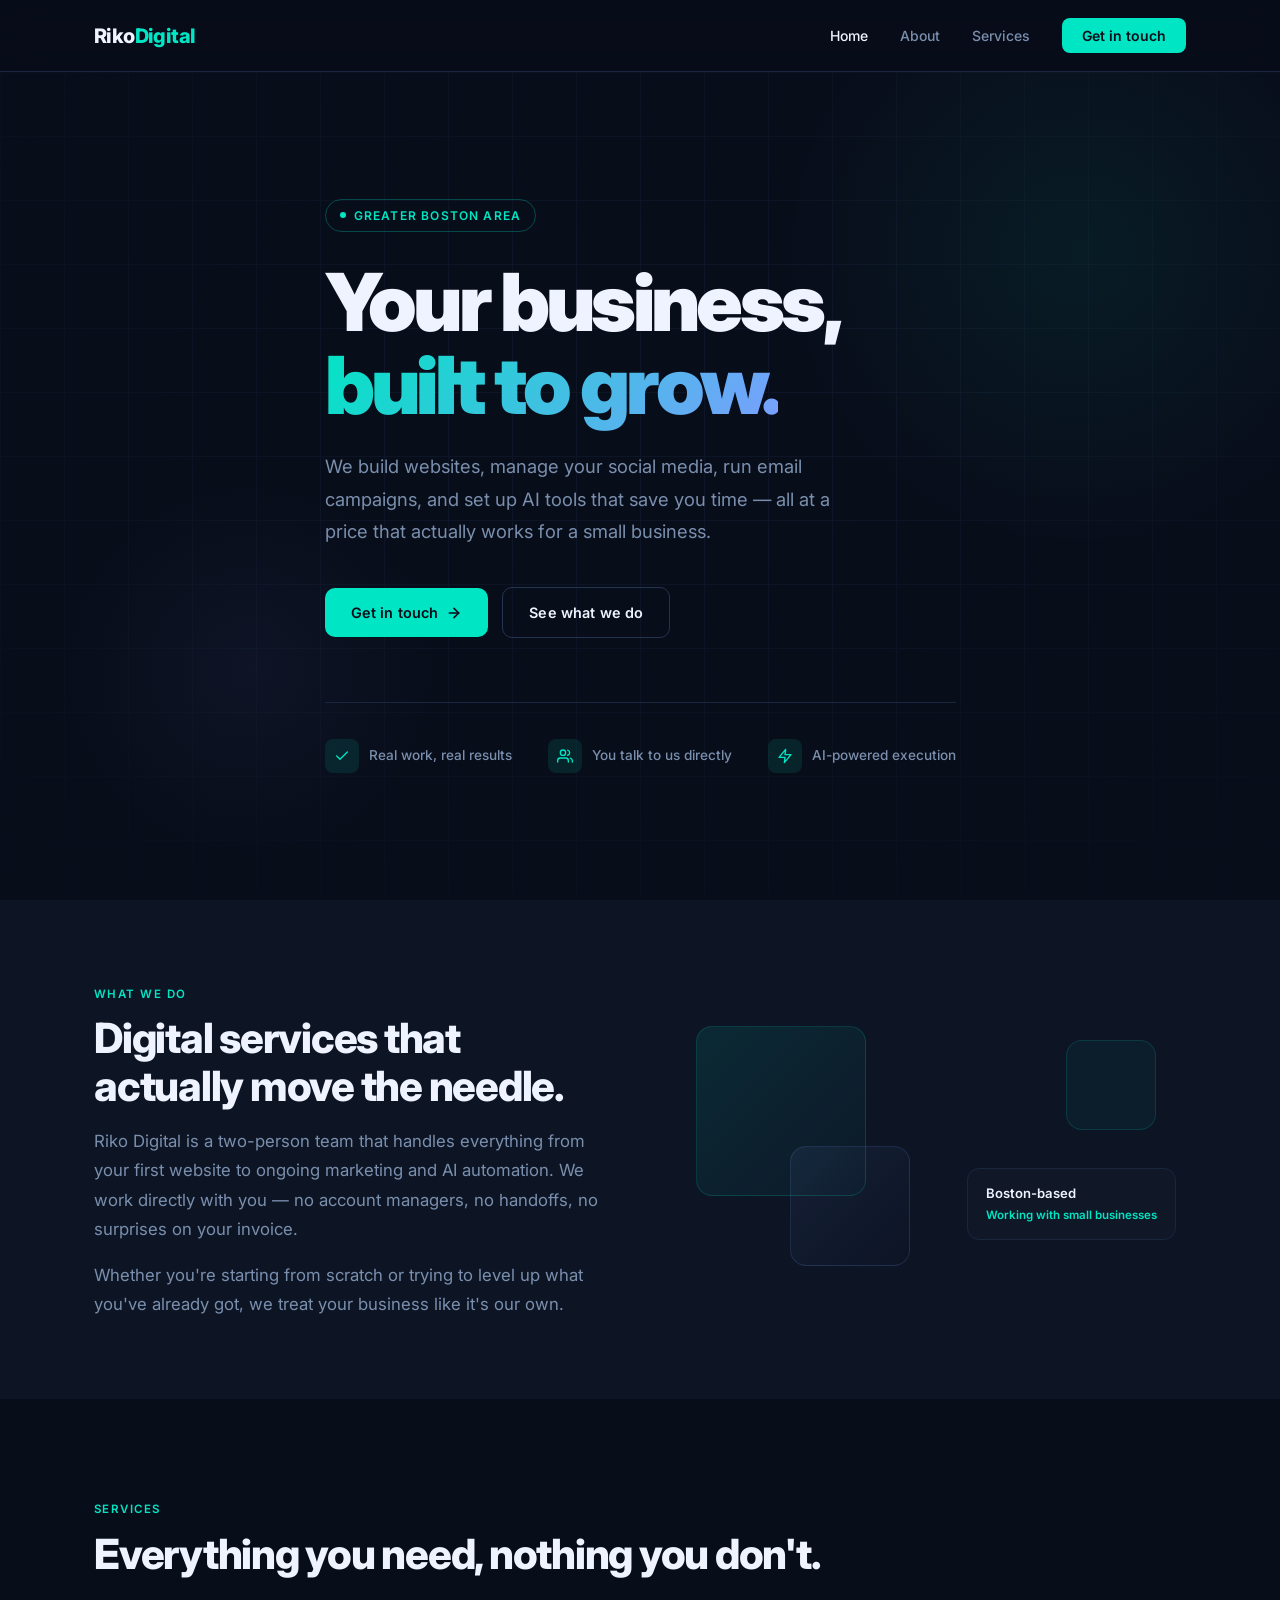
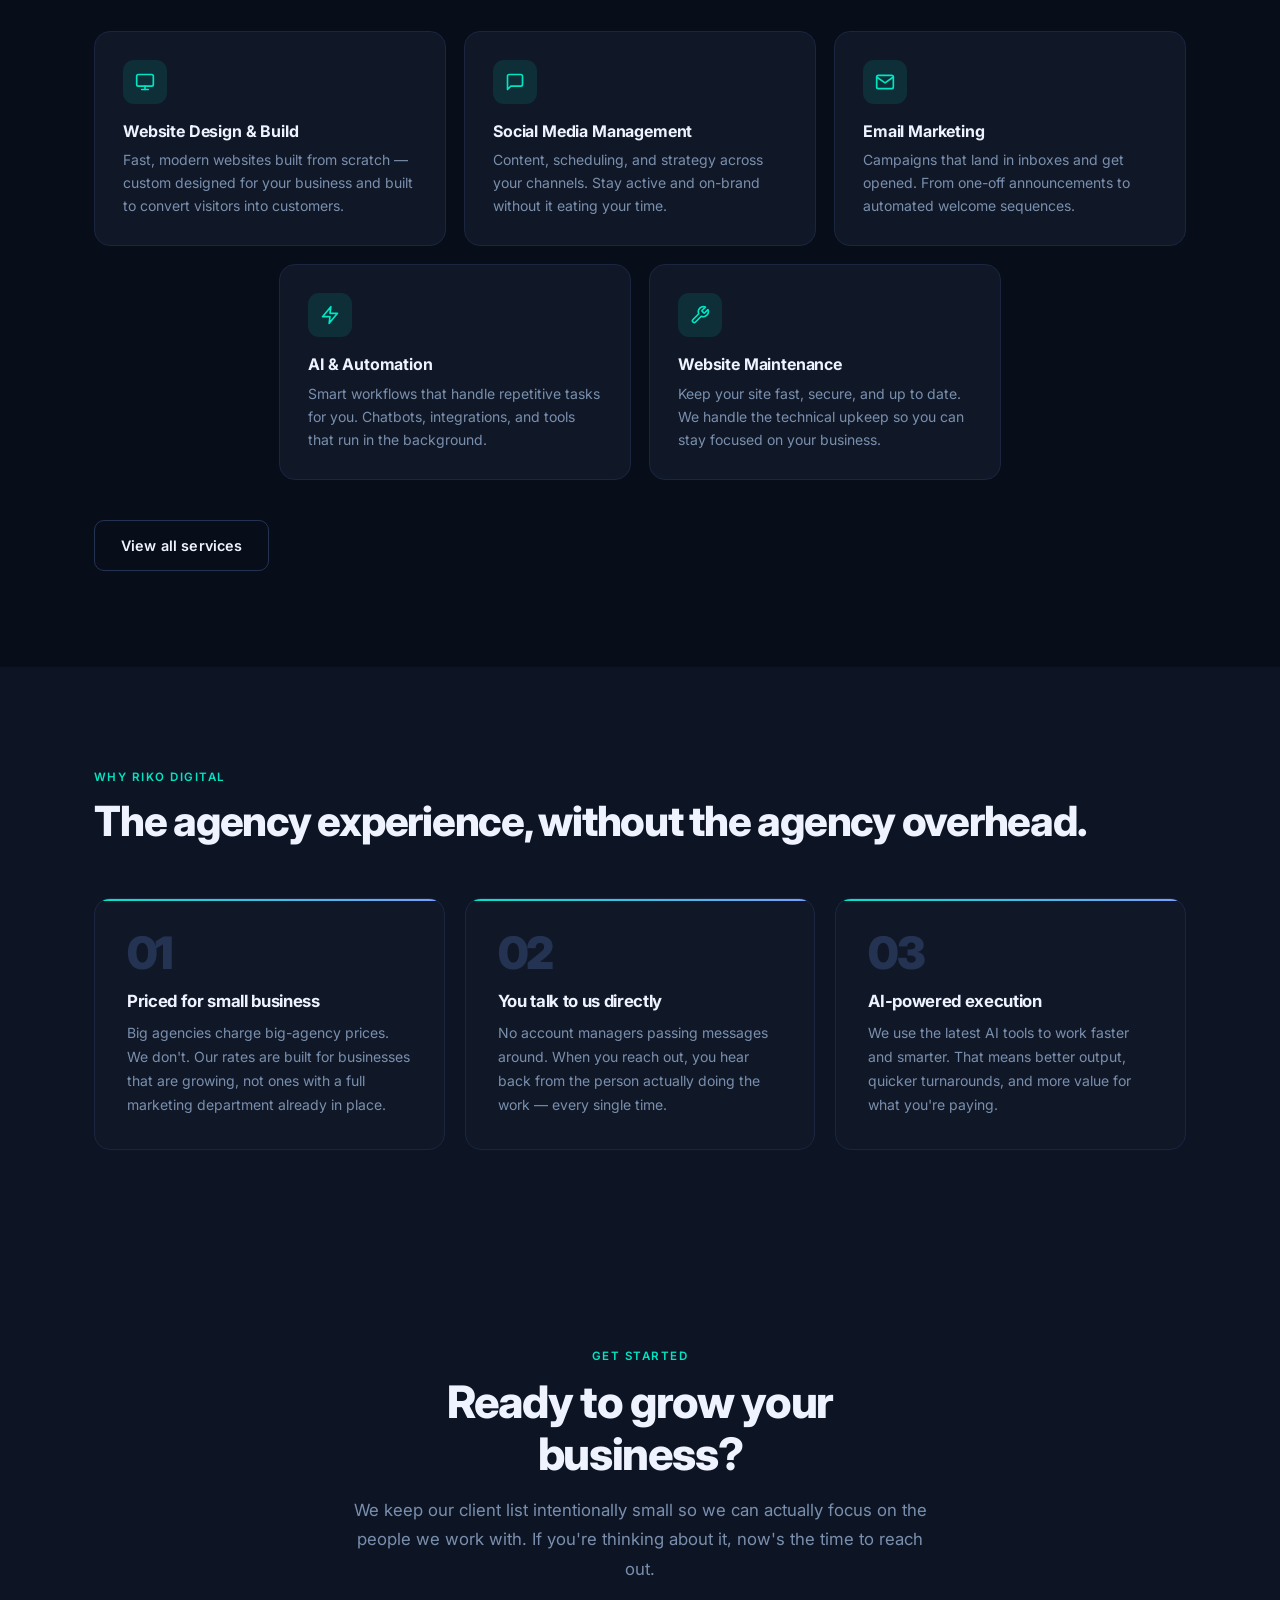
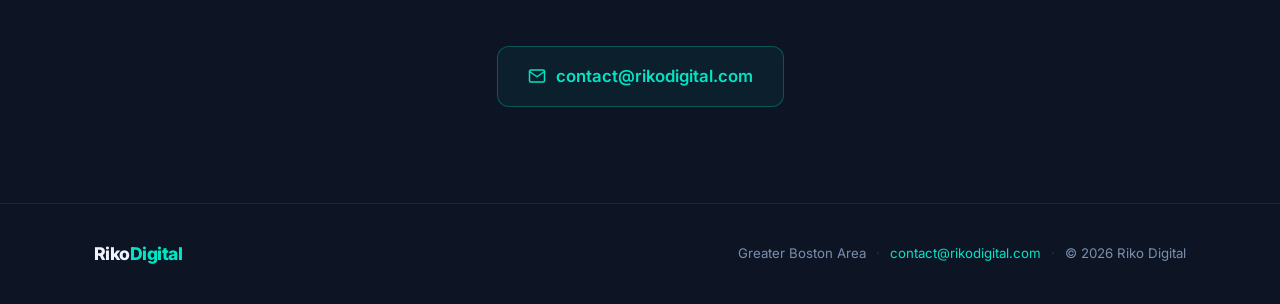
==== index.html @ 1a0d4874 "Build complete Riko Digital website Four-page site (home, about, services, contact) with shared CSS " ====
<!DOCTYPE html>
<html lang="en">
<head>
  <meta charset="UTF-8" />
  <meta name="viewport" content="width=device-width, initial-scale=1.0" />
  <title>Riko Digital — Websites, Social Media & AI for Small Business</title>
  <meta name="description" content="Riko Digital builds websites, manages social media, runs email marketing, and deploys AI automation for small businesses in the Greater Boston area." />
  <link rel="preconnect" href="https://fonts.googleapis.com" />
  <link rel="preconnect" href="https://fonts.gstatic.com" crossorigin />
  <link href="https://fonts.googleapis.com/css2?family=Inter:wght@300;400;500;600;700;800;900&display=swap" rel="stylesheet" />
  <link rel="stylesheet" href="styles.css" />
</head>
<body>

  <nav>
    <div class="nav-inner">
      <a href="index.html" class="nav-logo">Riko<span>Digital</span></a>
      <ul class="nav-links">
        <li><a href="index.html" class="active">Home</a></li>
        <li><a href="about.html">About</a></li>
        <li><a href="services.html">Services</a></li>
        <li><a href="contact.html" class="nav-cta">Get in touch</a></li>
      </ul>
      <button class="hamburger" id="hamburger" aria-label="Open menu">
        <span></span><span></span><span></span>
      </button>
    </div>
  </nav>

  <div class="mobile-nav" id="mobile-nav">
    <a href="index.html" class="active">Home</a>
    <a href="about.html">About</a>
    <a href="services.html">Services</a>
    <a href="contact.html">Get in touch</a>
  </div>

  <div class="page-wrapper">

    <!-- Hero -->
    <section class="hero">
      <div class="hero-bg">
        <div class="hero-grid"></div>
        <div class="hero-glow-1"></div>
        <div class="hero-glow-2"></div>
      </div>
      <div class="container">
        <div class="hero-content">
          <div class="hero-badge">
            <span class="hero-dot"></span>
            Greater Boston Area
          </div>
          <h1 class="hero-heading">
            Your business,<br>
            <span class="gradient-text">built to grow.</span>
          </h1>
          <p class="hero-sub">
            We build websites, manage your social media, run email campaigns, and set up AI tools that save you time — all at a price that actually works for a small business.
          </p>
          <div class="hero-actions">
            <a href="contact.html" class="btn btn-primary">
              Get in touch
              <svg width="16" height="16" viewBox="0 0 24 24" fill="none" stroke="currentColor" stroke-width="2.5" stroke-linecap="round" stroke-linejoin="round"><line x1="5" y1="12" x2="19" y2="12"/><polyline points="12 5 19 12 12 19"/></svg>
            </a>
            <a href="services.html" class="btn btn-outline">See what we do</a>
          </div>
          <div class="hero-meta">
            <div class="meta-item">
              <div class="meta-icon">
                <svg width="16" height="16" viewBox="0 0 24 24" fill="none" stroke="currentColor" stroke-width="2" stroke-linecap="round" stroke-linejoin="round"><polyline points="20 6 9 17 4 12"/></svg>
              </div>
              <span class="meta-text">Real work, real results</span>
            </div>
            <div class="meta-item">
              <div class="meta-icon">
                <svg width="16" height="16" viewBox="0 0 24 24" fill="none" stroke="currentColor" stroke-width="2" stroke-linecap="round" stroke-linejoin="round"><path d="M17 21v-2a4 4 0 0 0-4-4H5a4 4 0 0 0-4 4v2"/><circle cx="9" cy="7" r="4"/><path d="M23 21v-2a4 4 0 0 0-3-3.87"/><path d="M16 3.13a4 4 0 0 1 0 7.75"/></svg>
              </div>
              <span class="meta-text">You talk to us directly</span>
            </div>
            <div class="meta-item">
              <div class="meta-icon">
                <svg width="16" height="16" viewBox="0 0 24 24" fill="none" stroke="currentColor" stroke-width="2" stroke-linecap="round" stroke-linejoin="round"><polygon points="13 2 3 14 12 14 11 22 21 10 12 10 13 2"/></svg>
              </div>
              <span class="meta-text">AI-powered execution</span>
            </div>
          </div>
        </div>
      </div>
    </section>

    <!-- What We Do -->
    <section class="what-section">
      <div class="container">
        <div class="what-inner">
          <div>
            <span class="section-label">What we do</span>
            <h2 class="section-title">Digital services that actually move the needle.</h2>
            <p class="section-subtitle">
              Riko Digital is a two-person team that handles everything from your first website to ongoing marketing and AI automation. We work directly with you — no account managers, no handoffs, no surprises on your invoice.
            </p>
            <p class="section-subtitle" style="margin-top:16px;">
              Whether you're starting from scratch or trying to level up what you've already got, we treat your business like it's our own.
            </p>
          </div>
          <div class="what-visual">
            <div class="vb vb-1"></div>
            <div class="vb vb-2"></div>
            <div class="vb vb-3"></div>
            <div class="vb-card">
              Boston-based
              <div class="vb-card-sub">Working with small businesses</div>
            </div>
          </div>
        </div>
      </div>
    </section>

    <!-- Services Overview -->
    <section>
      <div class="container">
        <span class="section-label">Services</span>
        <h2 class="section-title">Everything you need, nothing you don't.</h2>
        <div class="services-grid">

          <div class="service-card">
            <div class="service-icon">
              <svg width="20" height="20" viewBox="0 0 24 24" fill="none" stroke="currentColor" stroke-width="2" stroke-linecap="round" stroke-linejoin="round"><rect x="2" y="3" width="20" height="14" rx="2"/><line x1="8" y1="21" x2="16" y2="21"/><line x1="12" y1="17" x2="12" y2="21"/></svg>
            </div>
            <h3>Website Design & Build</h3>
            <p>Fast, modern websites built from scratch — custom designed for your business and built to convert visitors into customers.</p>
          </div>

          <div class="service-card">
            <div class="service-icon">
              <svg width="20" height="20" viewBox="0 0 24 24" fill="none" stroke="currentColor" stroke-width="2" stroke-linecap="round" stroke-linejoin="round"><path d="M21 15a2 2 0 0 1-2 2H7l-4 4V5a2 2 0 0 1 2-2h14a2 2 0 0 1 2 2z"/></svg>
            </div>
            <h3>Social Media Management</h3>
            <p>Content, scheduling, and strategy across your channels. Stay active and on-brand without it eating your time.</p>
          </div>

          <div class="service-card">
            <div class="service-icon">
              <svg width="20" height="20" viewBox="0 0 24 24" fill="none" stroke="currentColor" stroke-width="2" stroke-linecap="round" stroke-linejoin="round"><path d="M4 4h16c1.1 0 2 .9 2 2v12c0 1.1-.9 2-2 2H4c-1.1 0-2-.9-2-2V6c0-1.1.9-2 2-2z"/><polyline points="22,6 12,13 2,6"/></svg>
            </div>
            <h3>Email Marketing</h3>
            <p>Campaigns that land in inboxes and get opened. From one-off announcements to automated welcome sequences.</p>
          </div>

          <div class="service-card">
            <div class="service-icon">
              <svg width="20" height="20" viewBox="0 0 24 24" fill="none" stroke="currentColor" stroke-width="2" stroke-linecap="round" stroke-linejoin="round"><polygon points="13 2 3 14 12 14 11 22 21 10 12 10 13 2"/></svg>
            </div>
            <h3>AI & Automation</h3>
            <p>Smart workflows that handle repetitive tasks for you. Chatbots, integrations, and tools that run in the background.</p>
          </div>

          <div class="service-card">
            <div class="service-icon">
              <svg width="20" height="20" viewBox="0 0 24 24" fill="none" stroke="currentColor" stroke-width="2" stroke-linecap="round" stroke-linejoin="round"><path d="M14.7 6.3a1 1 0 0 0 0 1.4l1.6 1.6a1 1 0 0 0 1.4 0l3.77-3.77a6 6 0 0 1-7.94 7.94l-6.91 6.91a2.12 2.12 0 0 1-3-3l6.91-6.91a6 6 0 0 1 7.94-7.94l-3.76 3.76z"/></svg>
            </div>
            <h3>Website Maintenance</h3>
            <p>Keep your site fast, secure, and up to date. We handle the technical upkeep so you can stay focused on your business.</p>
          </div>

        </div>
        <div style="margin-top:40px;">
          <a href="services.html" class="btn btn-outline">View all services</a>
        </div>
      </div>
    </section>

    <!-- Why Us -->
    <section style="background: var(--bg-secondary);">
      <div class="container">
        <span class="section-label">Why Riko Digital</span>
        <h2 class="section-title">The agency experience, without the agency overhead.</h2>
        <div class="why-grid">
          <div class="why-card">
            <div class="why-number">01</div>
            <h3>Priced for small business</h3>
            <p>Big agencies charge big-agency prices. We don't. Our rates are built for businesses that are growing, not ones with a full marketing department already in place.</p>
          </div>
          <div class="why-card">
            <div class="why-number">02</div>
            <h3>You talk to us directly</h3>
            <p>No account managers passing messages around. When you reach out, you hear back from the person actually doing the work — every single time.</p>
          </div>
          <div class="why-card">
            <div class="why-number">03</div>
            <h3>AI-powered execution</h3>
            <p>We use the latest AI tools to work faster and smarter. That means better output, quicker turnarounds, and more value for what you're paying.</p>
          </div>
        </div>
      </div>
    </section>

    <!-- CTA -->
    <section class="cta-section">
      <div class="container">
        <div class="cta-inner">
          <span class="section-label">Get started</span>
          <h2 class="section-title">Ready to grow your business?</h2>
          <p class="section-subtitle">
            We keep our client list intentionally small so we can actually focus on the people we work with. If you're thinking about it, now's the time to reach out.
          </p>
          <br>
          <a href="mailto:contact@rikodigital.com" class="cta-email">
            <svg width="18" height="18" viewBox="0 0 24 24" fill="none" stroke="currentColor" stroke-width="2" stroke-linecap="round" stroke-linejoin="round"><path d="M4 4h16c1.1 0 2 .9 2 2v12c0 1.1-.9 2-2 2H4c-1.1 0-2-.9-2-2V6c0-1.1.9-2 2-2z"/><polyline points="22,6 12,13 2,6"/></svg>
            contact@rikodigital.com
          </a>
        </div>
      </div>
    </section>

  </div>

  <footer>
    <div class="container">
      <div class="footer-inner">
        <div class="footer-logo">Riko<span>Digital</span></div>
        <div class="footer-info">
          <span>Greater Boston Area</span>
          <span class="footer-sep">·</span>
          <a href="mailto:contact@rikodigital.com">contact@rikodigital.com</a>
          <span class="footer-sep">·</span>
          <span>© 2026 Riko Digital</span>
        </div>
      </div>
    </div>
  </footer>

  <script src="main.js"></script>
</body>
</html>
---- styles.css ----
@import url('https://fonts.googleapis.com/css2?family=Inter:wght@300;400;500;600;700;800;900&display=swap');

*, *::before, *::after { box-sizing: border-box; margin: 0; padding: 0; }

:root {
  --bg-primary: #080D1A;
  --bg-secondary: #0D1525;
  --bg-card: #101828;
  --accent: #00E5C3;
  --accent-hover: #00C4A7;
  --accent-dim: rgba(0, 229, 195, 0.1);
  --text-primary: #EFF3FF;
  --text-secondary: #7A8FAD;
  --border: #1A2640;
  --border-light: #243352;
  --nav-height: 72px;
}

html { scroll-behavior: smooth; }

body {
  font-family: 'Inter', sans-serif;
  background: var(--bg-primary);
  color: var(--text-primary);
  line-height: 1.6;
  -webkit-font-smoothing: antialiased;
}

h1, h2, h3, h4 { font-weight: 700; line-height: 1.15; letter-spacing: -0.02em; }
a { text-decoration: none; color: inherit; }

.container { max-width: 1140px; margin: 0 auto; padding: 0 24px; }

/* ── NAV ── */
nav {
  position: fixed; top: 0; left: 0; right: 0; z-index: 100;
  height: var(--nav-height);
  display: flex; align-items: center;
  background: rgba(8, 13, 26, 0.88);
  backdrop-filter: blur(14px);
  border-bottom: 1px solid var(--border);
  transition: background 0.3s;
}

.nav-inner {
  display: flex; align-items: center; justify-content: space-between;
  width: 100%; max-width: 1140px; margin: 0 auto; padding: 0 24px;
}

.nav-logo { font-size: 1.25rem; font-weight: 800; letter-spacing: -0.03em; }
.nav-logo span { color: var(--accent); }

.nav-links { display: flex; align-items: center; gap: 32px; list-style: none; }
.nav-links a { font-size: 0.875rem; font-weight: 500; color: var(--text-secondary); transition: color 0.2s; }
.nav-links a:hover, .nav-links a.active { color: var(--text-primary); }

.nav-cta {
  background: var(--accent) !important;
  color: var(--bg-primary) !important;
  padding: 9px 20px; border-radius: 8px;
  font-weight: 600 !important;
  transition: background 0.2s, transform 0.15s !important;
}
.nav-cta:hover { background: var(--accent-hover) !important; transform: translateY(-1px); }

.hamburger {
  display: none; flex-direction: column; gap: 5px;
  cursor: pointer; background: none; border: none; padding: 4px;
}
.hamburger span {
  display: block; width: 24px; height: 2px;
  background: var(--text-primary); border-radius: 2px;
  transition: transform 0.3s, opacity 0.3s;
}
.hamburger.open span:nth-child(1) { transform: translateY(7px) rotate(45deg); }
.hamburger.open span:nth-child(2) { opacity: 0; }
.hamburger.open span:nth-child(3) { transform: translateY(-7px) rotate(-45deg); }

.mobile-nav {
  display: none; position: fixed;
  top: var(--nav-height); left: 0; right: 0; z-index: 99;
  background: var(--bg-secondary);
  border-bottom: 1px solid var(--border);
  padding: 16px 24px; flex-direction: column; gap: 4px;
}
.mobile-nav.open { display: flex; }
.mobile-nav a {
  font-size: 0.95rem; font-weight: 500; color: var(--text-secondary);
  padding: 12px 0; border-bottom: 1px solid var(--border);
  transition: color 0.2s;
}
.mobile-nav a:last-child { border-bottom: none; }
.mobile-nav a:hover, .mobile-nav a.active { color: var(--text-primary); }

/* ── BUTTONS ── */
.btn {
  display: inline-flex; align-items: center; gap: 8px;
  padding: 13px 26px; border-radius: 10px;
  font-size: 0.9rem; font-weight: 600;
  cursor: pointer; border: none; transition: all 0.2s;
  letter-spacing: 0.01em;
}
.btn-primary { background: var(--accent); color: var(--bg-primary); }
.btn-primary:hover { background: var(--accent-hover); transform: translateY(-2px); box-shadow: 0 8px 24px rgba(0,229,195,0.22); }
.btn-outline { background: transparent; color: var(--text-primary); border: 1px solid var(--border-light); }
.btn-outline:hover { border-color: var(--accent); color: var(--accent); transform: translateY(-2px); }

/* ── TYPOGRAPHY HELPERS ── */
.section-label {
  display: inline-block; font-size: 0.72rem; font-weight: 600;
  letter-spacing: 0.13em; text-transform: uppercase;
  color: var(--accent); margin-bottom: 12px;
}
.section-title {
  font-size: clamp(1.75rem, 4vw, 2.6rem);
  font-weight: 800; letter-spacing: -0.03em;
  color: var(--text-primary); margin-bottom: 16px;
}
.section-subtitle {
  font-size: 1.05rem; color: var(--text-secondary);
  max-width: 560px; line-height: 1.75;
}
.gradient-text {
  background: linear-gradient(130deg, var(--accent) 0%, #7B9EFF 100%);
  -webkit-background-clip: text; -webkit-text-fill-color: transparent;
  background-clip: text;
}
.text-accent { color: var(--accent); }
.text-muted { color: var(--text-secondary); }

/* ── LAYOUT ── */
.page-wrapper { padding-top: var(--nav-height); }
section { padding: 96px 0; }

/* ── FOOTER ── */
footer {
  background: var(--bg-secondary);
  border-top: 1px solid var(--border);
  padding: 36px 0;
}
.footer-inner {
  display: flex; align-items: center; justify-content: space-between;
  flex-wrap: wrap; gap: 16px;
}
.footer-logo { font-size: 1.1rem; font-weight: 800; letter-spacing: -0.03em; }
.footer-logo span { color: var(--accent); }
.footer-info {
  font-size: 0.83rem; color: var(--text-secondary);
  display: flex; align-items: center; gap: 10px; flex-wrap: wrap;
}
.footer-info a { color: var(--accent); transition: color 0.2s; }
.footer-info a:hover { color: var(--accent-hover); }
.footer-sep { color: var(--border-light); }

/* ═══════════════════════════
   HOME PAGE
═══════════════════════════ */

/* Hero */
.hero {
  min-height: calc(100vh - var(--nav-height));
  display: flex; align-items: center;
  position: relative; overflow: hidden; padding: 80px 0;
}
.hero-bg { position: absolute; inset: 0; z-index: 0; pointer-events: none; }
.hero-grid {
  position: absolute; inset: 0;
  background-image: linear-gradient(var(--border) 1px, transparent 1px),
                    linear-gradient(90deg, var(--border) 1px, transparent 1px);
  background-size: 64px 64px; opacity: 0.35;
  mask-image: radial-gradient(ellipse 80% 80% at 50% 40%, black 20%, transparent 100%);
}
.hero-glow-1 {
  position: absolute; width: 600px; height: 600px; border-radius: 50%;
  background: radial-gradient(circle, rgba(0,229,195,0.07) 0%, transparent 70%);
  top: -120px; right: -100px;
}
.hero-glow-2 {
  position: absolute; width: 380px; height: 380px; border-radius: 50%;
  background: radial-gradient(circle, rgba(123,158,255,0.05) 0%, transparent 70%);
  bottom: 40px; left: 60px;
}
.hero-content { position: relative; z-index: 1; max-width: 760px; }
.hero-badge {
  display: inline-flex; align-items: center; gap: 8px;
  font-size: 0.75rem; font-weight: 600; letter-spacing: 0.1em;
  text-transform: uppercase; color: var(--accent);
  padding: 6px 14px; border: 1px solid rgba(0,229,195,0.28);
  border-radius: 100px; margin-bottom: 28px;
}
.hero-dot {
  width: 6px; height: 6px; border-radius: 50%;
  background: var(--accent);
  animation: blink 2s ease-in-out infinite;
}
@keyframes blink {
  0%,100% { opacity: 1; transform: scale(1); }
  50% { opacity: 0.4; transform: scale(0.7); }
}
.hero-heading {
  font-size: clamp(2.8rem, 7vw, 5rem);
  font-weight: 900; letter-spacing: -0.045em;
  line-height: 1.04; margin-bottom: 24px;
}
.hero-sub {
  font-size: clamp(1rem, 2vw, 1.15rem);
  color: var(--text-secondary); max-width: 520px;
  line-height: 1.75; margin-bottom: 40px;
}
.hero-actions { display: flex; align-items: center; gap: 14px; flex-wrap: wrap; }
.hero-meta {
  margin-top: 64px; padding-top: 36px;
  border-top: 1px solid var(--border);
  display: flex; align-items: center; gap: 36px; flex-wrap: wrap;
}
.meta-item { display: flex; align-items: center; gap: 10px; }
.meta-icon {
  width: 34px; height: 34px; border-radius: 8px;
  background: var(--accent-dim); display: flex;
  align-items: center; justify-content: center;
  color: var(--accent);
}
.meta-text { font-size: 0.85rem; color: var(--text-secondary); font-weight: 500; }

/* What We Do */
.what-section { background: var(--bg-secondary); padding: 80px 0; }
.what-inner {
  display: grid; grid-template-columns: 1fr 1fr;
  gap: 80px; align-items: center;
}
.what-visual { position: relative; height: 280px; }
.vb {
  position: absolute; border-radius: 16px;
  border: 1px solid rgba(0,229,195,0.15);
}
.vb-1 {
  width: 170px; height: 170px;
  background: linear-gradient(135deg, rgba(0,229,195,0.1), rgba(0,229,195,0.02));
  top: 16px; left: 16px;
}
.vb-2 {
  width: 120px; height: 120px;
  background: linear-gradient(135deg, rgba(123,158,255,0.08), transparent);
  border-color: rgba(123,158,255,0.15);
  bottom: 24px; left: 110px;
}
.vb-3 {
  width: 90px; height: 90px;
  background: rgba(0,229,195,0.04);
  top: 30px; right: 30px;
}
.vb-card {
  position: absolute; bottom: 50px; right: 10px;
  background: var(--bg-card); border: 1px solid var(--border);
  border-radius: 12px; padding: 14px 18px;
  font-size: 0.82rem; font-weight: 600;
}
.vb-card-sub { font-size: 0.72rem; color: var(--accent); margin-top: 2px; }

/* Services Grid (home) */
.services-grid {
  display: grid; grid-template-columns: repeat(6, 1fr); gap: 18px;
  margin-top: 52px;
}
.service-card { grid-column: span 2; }
.service-card:nth-child(4) { grid-column: 2 / span 2; }
.service-card:nth-child(5) { grid-column: 4 / span 2; }

.service-card {
  background: var(--bg-card); border: 1px solid var(--border);
  border-radius: 16px; padding: 28px;
  transition: border-color 0.25s, transform 0.25s, box-shadow 0.25s;
}
.service-card:hover {
  border-color: var(--accent); transform: translateY(-4px);
  box-shadow: 0 16px 40px rgba(0,229,195,0.07);
}
.service-icon {
  width: 44px; height: 44px; border-radius: 11px;
  background: var(--accent-dim); display: flex; align-items: center;
  justify-content: center; color: var(--accent); margin-bottom: 18px;
}
.service-card h3 { font-size: 1rem; font-weight: 700; margin-bottom: 8px; letter-spacing: -0.01em; }
.service-card p { font-size: 0.875rem; color: var(--text-secondary); line-height: 1.65; }

/* Why Us */
.why-grid { display: grid; grid-template-columns: repeat(3,1fr); gap: 20px; margin-top: 52px; }
.why-card {
  background: var(--bg-card); border: 1px solid var(--border);
  border-radius: 16px; padding: 32px; position: relative; overflow: hidden;
}
.why-card::before {
  content: ''; position: absolute; top: 0; left: 0; right: 0; height: 2px;
  background: linear-gradient(90deg, var(--accent), #7B9EFF);
}
.why-number {
  font-size: 2.8rem; font-weight: 900; color: var(--border-light);
  letter-spacing: -0.06em; line-height: 1; margin-bottom: 16px;
}
.why-card h3 { font-size: 1.05rem; font-weight: 700; margin-bottom: 10px; }
.why-card p { font-size: 0.875rem; color: var(--text-secondary); line-height: 1.7; }

/* CTA */
.cta-section { background: var(--bg-secondary); }
.cta-inner { text-align: center; max-width: 580px; margin: 0 auto; }
.cta-inner .section-title { font-size: clamp(1.9rem, 4.5vw, 2.8rem); }
.cta-inner .section-subtitle { max-width: 100%; margin: 0 auto 36px; }
.cta-email {
  display: inline-flex; align-items: center; gap: 10px;
  font-size: 1.05rem; font-weight: 600; color: var(--accent);
  padding: 16px 30px; border: 1px solid rgba(0,229,195,0.28);
  border-radius: 12px; background: rgba(0,229,195,0.05);
  transition: all 0.25s;
}
.cta-email:hover {
  background: rgba(0,229,195,0.1); border-color: var(--accent);
  transform: translateY(-2px); box-shadow: 0 8px 24px rgba(0,229,195,0.14);
}

/* ═══════════════════════════
   ABOUT PAGE
═══════════════════════════ */

.page-hero {
  padding: 80px 0 64px;
  background: var(--bg-secondary);
  border-bottom: 1px solid var(--border);
}
.page-hero h1 {
  font-size: clamp(2.2rem, 5vw, 3.4rem);
  font-weight: 900; letter-spacing: -0.04em; margin-bottom: 18px;
}
.page-hero p { font-size: 1.1rem; color: var(--text-secondary); line-height: 1.75; max-width: 600px; }

.intro-body { padding: 80px 0; }
.intro-body p {
  font-size: 1.05rem; color: var(--text-secondary);
  line-height: 1.8; margin-bottom: 20px; max-width: 700px;
}
.intro-body p:last-child { margin-bottom: 0; }
.intro-lead { font-size: 1.2rem !important; color: var(--text-primary) !important; font-weight: 500; }

.team-section { background: var(--bg-secondary); padding: 80px 0; }
.team-grid { display: grid; grid-template-columns: 1fr 1fr; gap: 28px; margin-top: 52px; }
.team-card {
  background: var(--bg-card); border: 1px solid var(--border);
  border-radius: 20px; overflow: hidden;
  transition: border-color 0.25s, transform 0.25s, box-shadow 0.25s;
}
.team-card:hover {
  border-color: var(--accent); transform: translateY(-4px);
  box-shadow: 0 16px 40px rgba(0,229,195,0.07);
}
.team-photo {
  width: 100%; height: 220px;
  background: linear-gradient(135deg, #0D1525 0%, #162035 100%);
  display: flex; align-items: center; justify-content: center;
  position: relative; overflow: hidden;
}
.photo-glow {
  position: absolute; width: 240px; height: 240px; border-radius: 50%;
  background: radial-gradient(circle, rgba(0,229,195,0.07) 0%, transparent 70%);
}
.photo-initials {
  position: relative; z-index: 1;
  font-size: 3.5rem; font-weight: 900;
  color: var(--accent); opacity: 0.25; letter-spacing: -0.05em;
}
.team-body { padding: 28px 32px; }
.team-name { font-size: 1.35rem; font-weight: 800; letter-spacing: -0.03em; margin-bottom: 4px; }
.team-role {
  font-size: 0.72rem; font-weight: 600; letter-spacing: 0.12em;
  text-transform: uppercase; color: var(--accent); margin-bottom: 16px;
}
.team-bio { font-size: 0.92rem; color: var(--text-secondary); line-height: 1.75; margin-bottom: 20px; }
.tags { display: flex; flex-wrap: wrap; gap: 6px; }
.tag {
  font-size: 0.72rem; font-weight: 500; color: var(--text-secondary);
  background: var(--bg-secondary); border: 1px solid var(--border);
  padding: 4px 10px; border-radius: 100px;
}

.values-section { padding: 80px 0; }
.values-grid { display: grid; grid-template-columns: repeat(3,1fr); gap: 18px; margin-top: 48px; }
.value-card {
  background: var(--bg-card); border: 1px solid var(--border);
  border-radius: 14px; padding: 28px;
}
.value-icon { color: var(--accent); margin-bottom: 14px; }
.value-card h3 { font-size: 0.95rem; font-weight: 700; margin-bottom: 8px; }
.value-card p { font-size: 0.85rem; color: var(--text-secondary); line-height: 1.65; }

/* ═══════════════════════════
   SERVICES PAGE
═══════════════════════════ */

.services-list { padding: 80px 0; }
.service-item {
  display: grid; grid-template-columns: 200px 1fr;
  gap: 64px; align-items: start;
  padding: 64px 0; border-bottom: 1px solid var(--border);
}
.service-item:first-child { padding-top: 0; }
.service-item:last-child { border-bottom: none; }
.service-item-visual { position: sticky; top: calc(var(--nav-height) + 32px); }
.svc-icon-box {
  width: 120px; height: 120px; border-radius: 20px;
  background: var(--accent-dim); border: 1px solid rgba(0,229,195,0.18);
  display: flex; align-items: center; justify-content: center;
  color: var(--accent); position: relative; overflow: hidden;
}
.svc-icon-box::after {
  content: ''; position: absolute;
  width: 100px; height: 100px; border-radius: 50%;
  background: radial-gradient(circle, rgba(0,229,195,0.08) 0%, transparent 70%);
  top: 50%; left: 50%; transform: translate(-50%,-50%);
}
.svc-icon-box svg { position: relative; z-index: 1; }

.service-item-content .svc-label {
  font-size: 0.72rem; font-weight: 600; letter-spacing: 0.12em;
  text-transform: uppercase; color: var(--accent); margin-bottom: 10px;
}
.service-item-content h2 {
  font-size: clamp(1.5rem, 3vw, 2rem);
  font-weight: 800; letter-spacing: -0.03em; margin-bottom: 16px;
}
.service-item-content p {
  font-size: 0.97rem; color: var(--text-secondary); line-height: 1.8; margin-bottom: 12px;
}
.svc-includes { list-style: none; margin-top: 24px; display: flex; flex-direction: column; gap: 10px; }
.svc-includes li {
  display: flex; align-items: flex-start; gap: 10px;
  font-size: 0.875rem; color: var(--text-secondary);
}
.svc-includes li::before { content: '→'; color: var(--accent); font-weight: 700; flex-shrink: 0; }

/* ═══════════════════════════
   CONTACT PAGE
═══════════════════════════ */

.contact-wrap {
  min-height: calc(100vh - var(--nav-height) - 110px);
  display: flex; align-items: center; padding: 80px 0;
}
.contact-inner { display: grid; grid-template-columns: 1fr 1fr; gap: 80px; align-items: center; }
.contact-content h1 {
  font-size: clamp(2rem, 5vw, 3rem);
  font-weight: 900; letter-spacing: -0.04em; margin-bottom: 14px;
}
.contact-content > p {
  font-size: 1rem; color: var(--text-secondary); line-height: 1.75; margin-bottom: 36px;
}
.contact-email-card {
  display: flex; align-items: center; gap: 16px;
  background: var(--bg-card); border: 1px solid var(--border);
  border-radius: 14px; padding: 20px 24px;
  transition: border-color 0.25s, transform 0.25s;
}
.contact-email-card:hover { border-color: var(--accent); transform: translateY(-2px); }
.c-icon {
  width: 44px; height: 44px; border-radius: 10px;
  background: var(--accent-dim); display: flex; align-items: center;
  justify-content: center; color: var(--accent); flex-shrink: 0;
}
.c-label {
  font-size: 0.7rem; font-weight: 600; color: var(--text-secondary);
  letter-spacing: 0.09em; text-transform: uppercase; margin-bottom: 2px;
}
.c-value { font-size: 0.97rem; font-weight: 600; color: var(--accent); }

.contact-note {
  margin-top: 28px; padding: 20px 24px;
  background: var(--bg-card); border: 1px solid var(--border);
  border-radius: 14px; font-size: 0.875rem;
  color: var(--text-secondary); line-height: 1.65;
}
.contact-note strong { color: var(--text-primary); font-weight: 600; }

.contact-visual { position: relative; height: 420px; display: flex; align-items: center; justify-content: center; }
.cv-glow {
  position: absolute; width: 340px; height: 340px; border-radius: 50%;
  background: radial-gradient(circle, rgba(0,229,195,0.05) 0%, transparent 70%);
}
.cv-cards { position: relative; z-index: 1; width: 100%; max-width: 300px; }
.cv-card {
  background: var(--bg-card); border: 1px solid var(--border);
  border-radius: 14px; padding: 18px 22px; margin-bottom: 12px;
  transition: transform 0.3s, border-color 0.3s;
}
.cv-card:hover { transform: translateX(6px); border-color: var(--accent); }
.cv-card-title { font-size: 0.85rem; font-weight: 700; margin-bottom: 4px; display: flex; align-items: center; gap: 8px; }
.cv-dot { width: 7px; height: 7px; border-radius: 50%; background: var(--accent); display: inline-block; flex-shrink: 0; }
.cv-card-sub { font-size: 0.78rem; color: var(--text-secondary); padding-left: 15px; }

/* ═══════════════════════════
   RESPONSIVE
═══════════════════════════ */

@media (max-width: 900px) {
  .what-inner { grid-template-columns: 1fr; gap: 0; }
  .what-visual { display: none; }
  .why-grid { grid-template-columns: 1fr 1fr; }
  .team-grid { grid-template-columns: 1fr; }
  .values-grid { grid-template-columns: 1fr 1fr; }
  .service-item { grid-template-columns: 1fr; gap: 28px; }
  .service-item-visual { position: static; }
  .svc-icon-box { width: 80px; height: 80px; border-radius: 14px; }
  .contact-inner { grid-template-columns: 1fr; gap: 48px; }
  .contact-visual { display: none; }
}

@media (max-width: 700px) {
  .services-grid { grid-template-columns: 1fr !important; }
  .services-grid .service-card,
  .services-grid .service-card:nth-child(4),
  .services-grid .service-card:nth-child(5) { grid-column: span 1; }
}

@media (max-width: 640px) {
  section { padding: 60px 0; }
  .nav-links { display: none; }
  .hamburger { display: flex; }
  .why-grid { grid-template-columns: 1fr; }
  .values-grid { grid-template-columns: 1fr; }
  .footer-inner { flex-direction: column; align-items: flex-start; gap: 10px; }
  .footer-info { flex-direction: column; align-items: flex-start; gap: 4px; }
  .footer-sep { display: none; }
  .hero-meta { flex-direction: column; align-items: flex-start; gap: 14px; }
  .hero-actions { flex-direction: column; align-items: flex-start; }
}
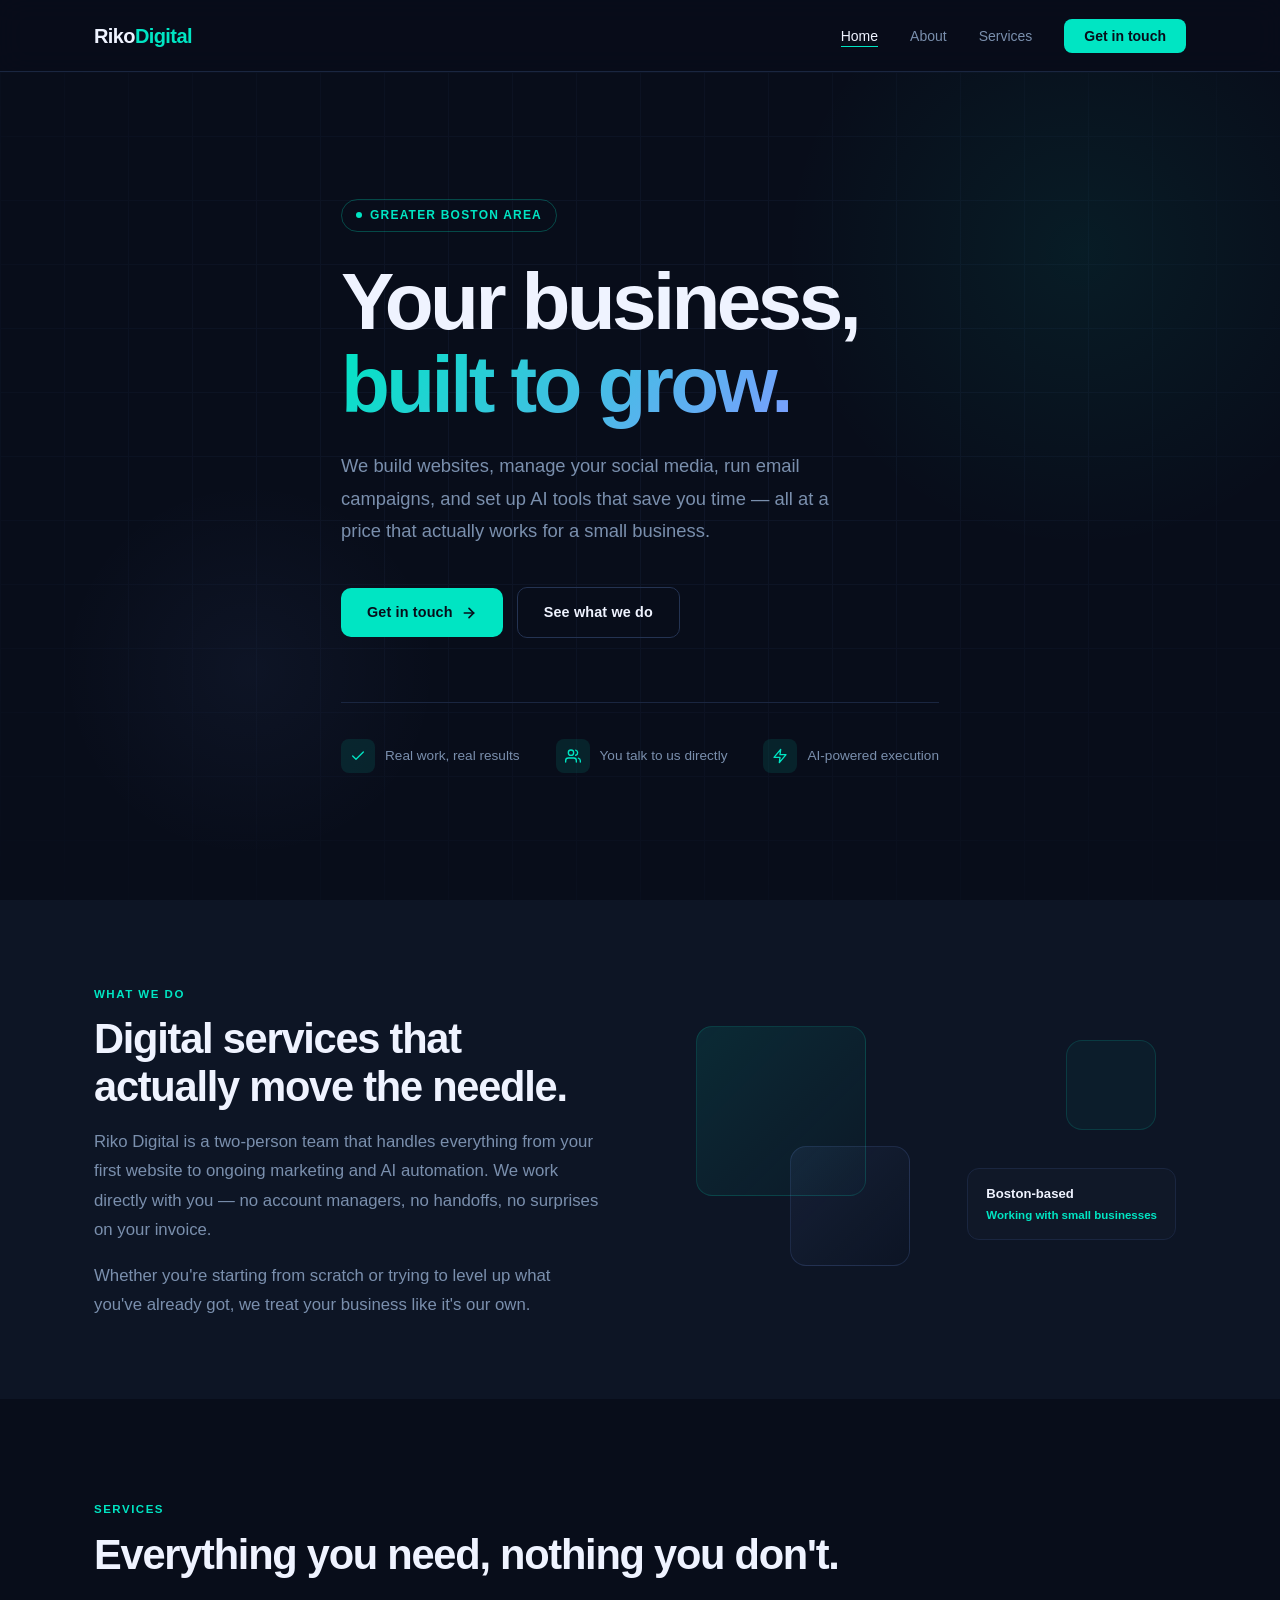
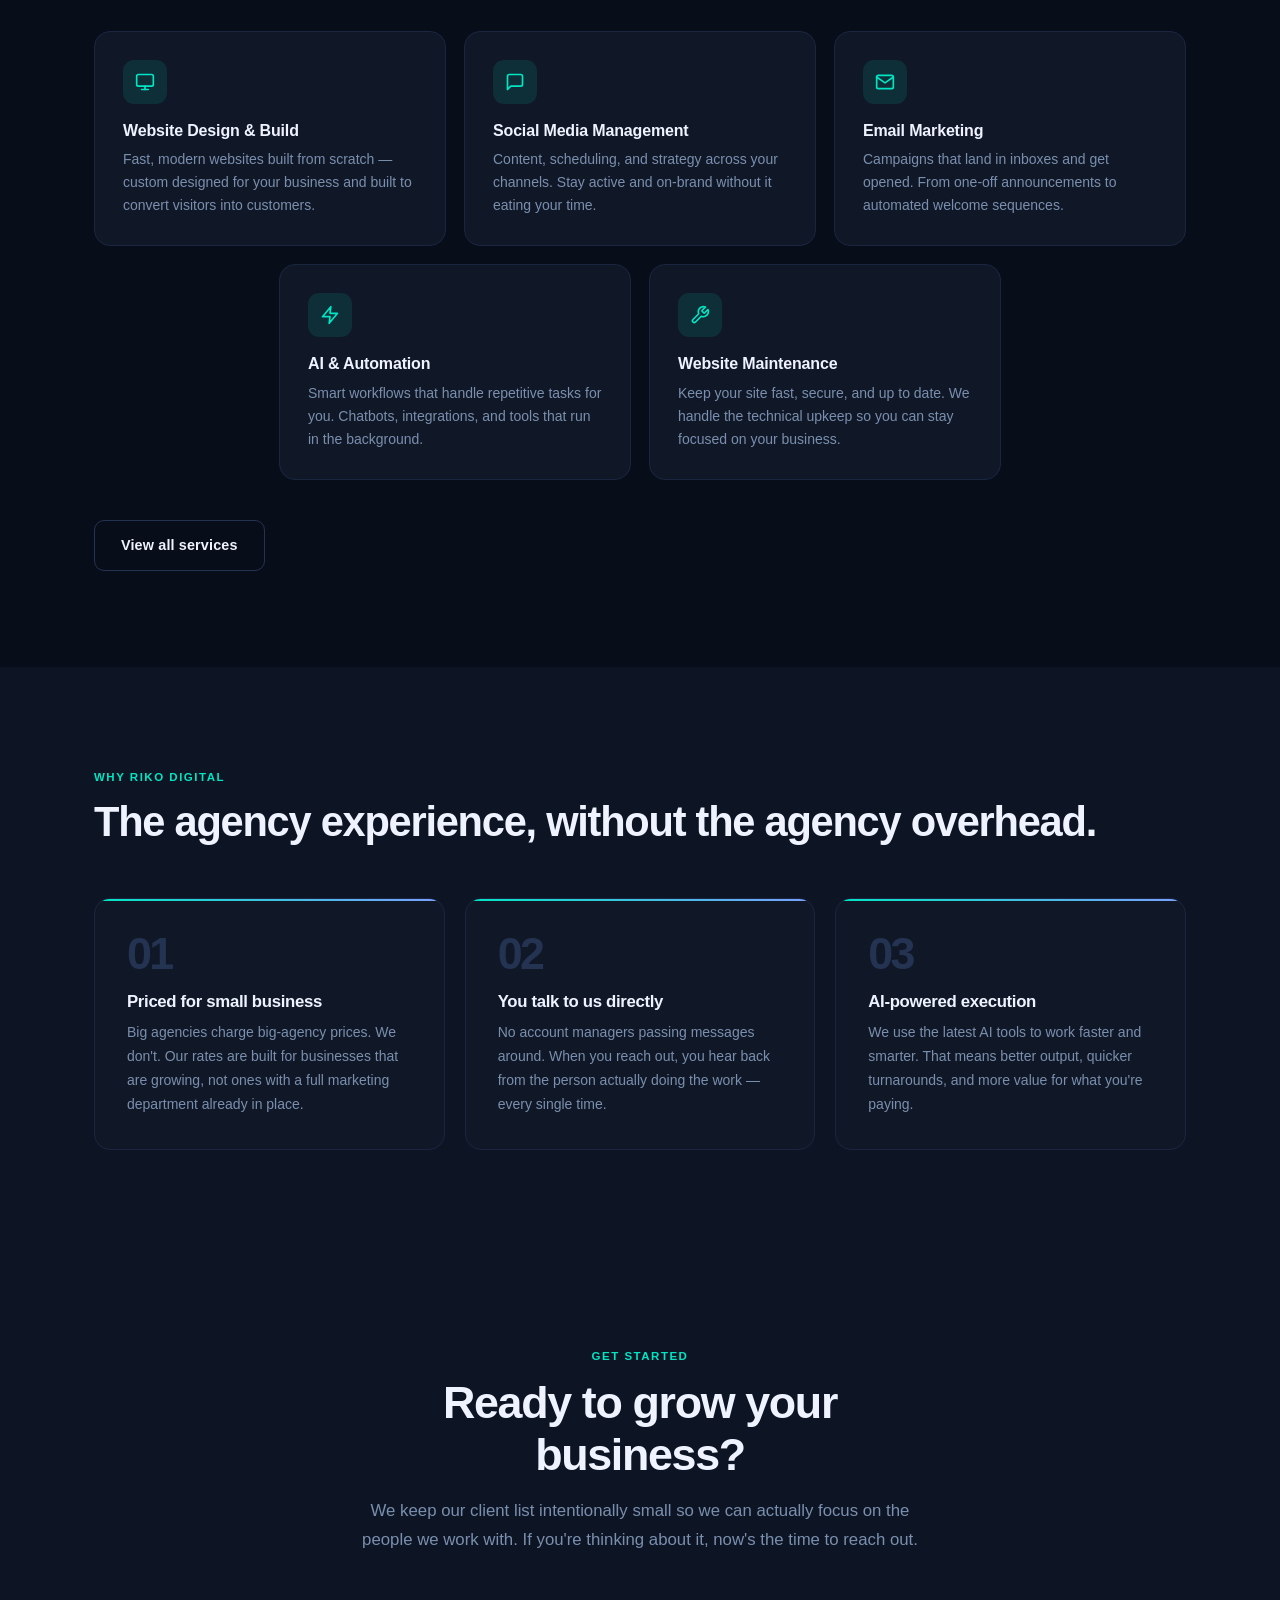
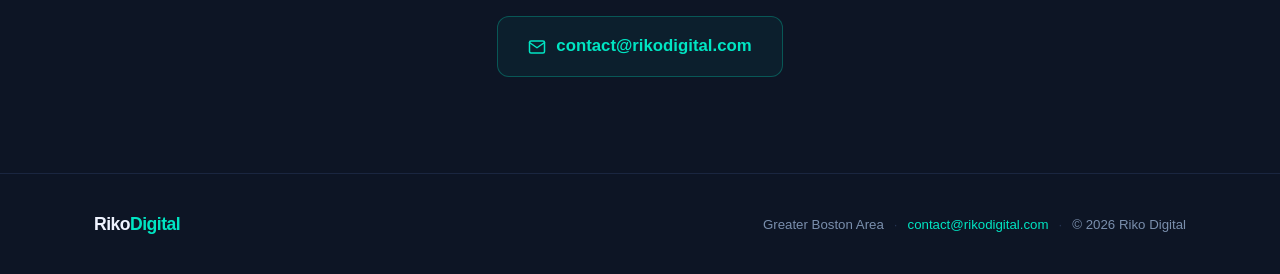
==== commit 7c11f107: "Add favicon, meta tags, CSP, animations, and UI polish - Added SVG favicon with dark navy background" ====
--- a/index.html
+++ b/index.html
@@ -5,6 +5,14 @@
   <meta name="viewport" content="width=device-width, initial-scale=1.0" />
   <title>Riko Digital — Websites, Social Media & AI for Small Business</title>
   <meta name="description" content="Riko Digital builds websites, manages social media, runs email marketing, and deploys AI automation for small businesses in the Greater Boston area." />
+  <meta http-equiv="Content-Security-Policy" content="default-src 'self'; style-src 'self' 'unsafe-inline' https://fonts.googleapis.com; font-src https://fonts.gstatic.com; img-src 'self' data:; script-src 'self';">
+  <meta name="theme-color" content="#080D1A">
+  <meta name="author" content="Riko Digital">
+  <meta name="robots" content="index, follow">
+  <meta property="og:title" content="Riko Digital — Websites, Social Media & AI for Small Business">
+  <meta property="og:description" content="We build websites, manage social media, run email campaigns, and deploy AI tools for small businesses in the Greater Boston area.">
+  <meta property="og:type" content="website">
+  <link rel="icon" type="image/svg+xml" href="favicon.svg">
   <link rel="preconnect" href="https://fonts.googleapis.com" />
   <link rel="preconnect" href="https://fonts.gstatic.com" crossorigin />
   <link href="https://fonts.googleapis.com/css2?family=Inter:wght@300;400;500;600;700;800;900&display=swap" rel="stylesheet" />
--- a/styles.css
+++ b/styles.css
@@ -1,6 +1,14 @@
 @import url('https://fonts.googleapis.com/css2?family=Inter:wght@300;400;500;600;700;800;900&display=swap');
 
 *, *::before, *::after { box-sizing: border-box; margin: 0; padding: 0; }
+
+/* ── GLOBAL POLISH ── */
+::selection { background: rgba(0,229,195,0.15); color: var(--accent); }
+:focus-visible { outline: 2px solid var(--accent); outline-offset: 3px; border-radius: 3px; }
+::-webkit-scrollbar { width: 6px; }
+::-webkit-scrollbar-track { background: var(--bg-primary); }
+::-webkit-scrollbar-thumb { background: var(--border-light); border-radius: 3px; }
+::-webkit-scrollbar-thumb:hover { background: var(--text-secondary); }
 
 :root {
   --bg-primary: #080D1A;
@@ -51,8 +59,15 @@
 .nav-logo span { color: var(--accent); }
 
 .nav-links { display: flex; align-items: center; gap: 32px; list-style: none; }
-.nav-links a { font-size: 0.875rem; font-weight: 500; color: var(--text-secondary); transition: color 0.2s; }
+.nav-links a { font-size: 0.875rem; font-weight: 500; color: var(--text-secondary); transition: color 0.2s; position: relative; }
 .nav-links a:hover, .nav-links a.active { color: var(--text-primary); }
+.nav-links a:not(.nav-cta)::after {
+  content: ''; position: absolute; bottom: -3px; left: 0; right: 0;
+  height: 1px; background: var(--accent);
+  transform: scaleX(0); transform-origin: left; transition: transform 0.22s ease;
+}
+.nav-links a:not(.nav-cta):hover::after,
+.nav-links a:not(.nav-cta).active::after { transform: scaleX(1); }
 
 .nav-cta {
   background: var(--accent) !important;
@@ -83,7 +98,11 @@
   border-bottom: 1px solid var(--border);
   padding: 16px 24px; flex-direction: column; gap: 4px;
 }
-.mobile-nav.open { display: flex; }
+.mobile-nav.open { display: flex; animation: slideDown 0.2s ease; }
+@keyframes slideDown {
+  from { opacity: 0; transform: translateY(-6px); }
+  to { opacity: 1; transform: translateY(0); }
+}
 .mobile-nav a {
   font-size: 0.95rem; font-weight: 500; color: var(--text-secondary);
   padding: 12px 0; border-bottom: 1px solid var(--border);
@@ -180,7 +199,11 @@
   background: radial-gradient(circle, rgba(123,158,255,0.05) 0%, transparent 70%);
   bottom: 40px; left: 60px;
 }
-.hero-content { position: relative; z-index: 1; max-width: 760px; }
+.hero-content { position: relative; z-index: 1; max-width: 760px; animation: heroIn 0.75s cubic-bezier(0.16,1,0.3,1) both; }
+@keyframes heroIn {
+  from { opacity: 0; transform: translateY(22px); }
+  to { opacity: 1; transform: translateY(0); }
+}
 .hero-badge {
   display: inline-flex; align-items: center; gap: 8px;
   font-size: 0.75rem; font-weight: 600; letter-spacing: 0.1em;
@@ -288,6 +311,11 @@
 .why-card {
   background: var(--bg-card); border: 1px solid var(--border);
   border-radius: 16px; padding: 32px; position: relative; overflow: hidden;
+  transition: border-color 0.25s, transform 0.25s, box-shadow 0.25s;
+}
+.why-card:hover {
+  border-color: rgba(0,229,195,0.3); transform: translateY(-3px);
+  box-shadow: 0 12px 32px rgba(0,229,195,0.06);
 }
 .why-card::before {
   content: ''; position: absolute; top: 0; left: 0; right: 0; height: 2px;
@@ -363,8 +391,12 @@
 }
 .photo-initials {
   position: relative; z-index: 1;
-  font-size: 3.5rem; font-weight: 900;
-  color: var(--accent); opacity: 0.25; letter-spacing: -0.05em;
+  width: 86px; height: 86px; border-radius: 50%;
+  background: rgba(0,229,195,0.06); border: 1.5px solid rgba(0,229,195,0.2);
+  display: flex; align-items: center; justify-content: center;
+  font-size: 1.75rem; font-weight: 900;
+  color: var(--accent); letter-spacing: -0.03em;
+  opacity: 0.7; text-shadow: 0 0 24px rgba(0,229,195,0.3);
 }
 .team-body { padding: 28px 32px; }
 .team-name { font-size: 1.35rem; font-weight: 800; letter-spacing: -0.03em; margin-bottom: 4px; }
@@ -385,7 +417,9 @@
 .value-card {
   background: var(--bg-card); border: 1px solid var(--border);
   border-radius: 14px; padding: 28px;
-}
+  transition: border-color 0.25s, transform 0.25s;
+}
+.value-card:hover { border-color: rgba(0,229,195,0.25); transform: translateY(-2px); }
 .value-icon { color: var(--accent); margin-bottom: 14px; }
 .value-card h3 { font-size: 0.95rem; font-weight: 700; margin-bottom: 8px; }
 .value-card p { font-size: 0.85rem; color: var(--text-secondary); line-height: 1.65; }
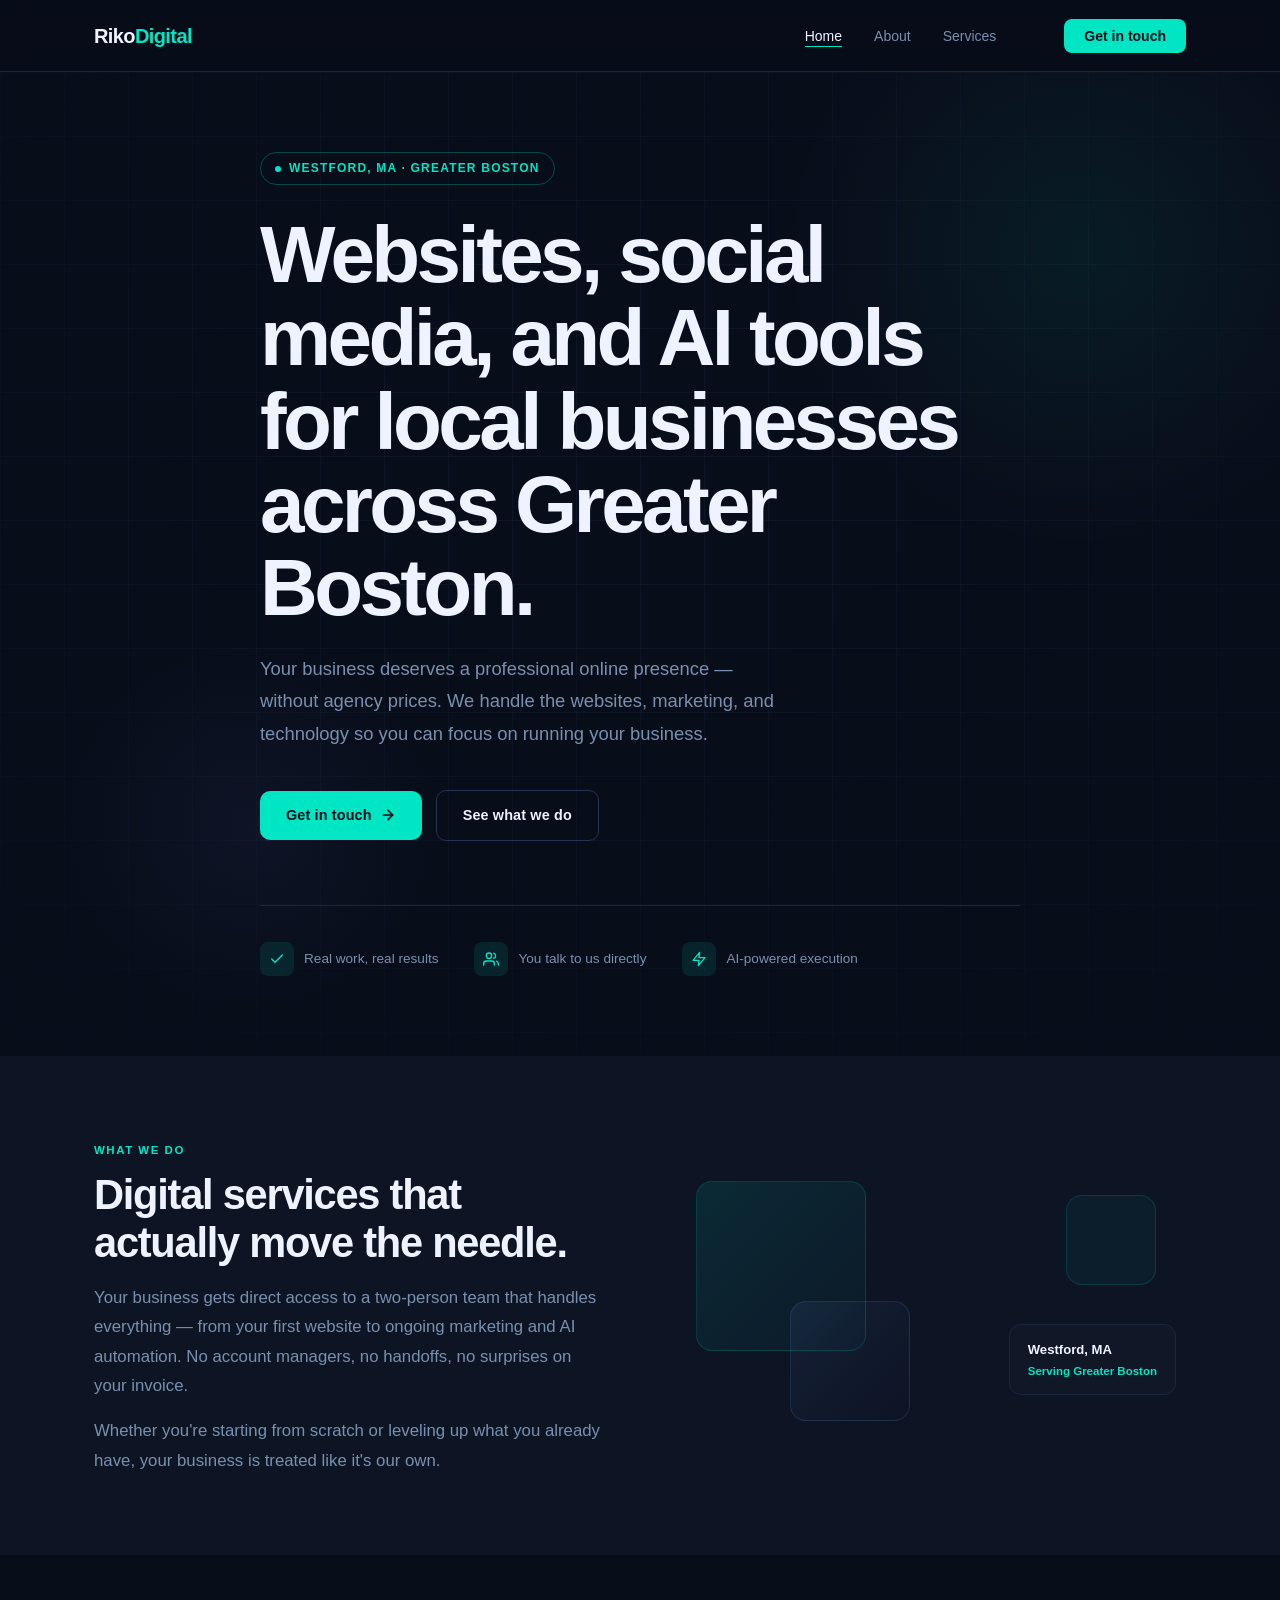
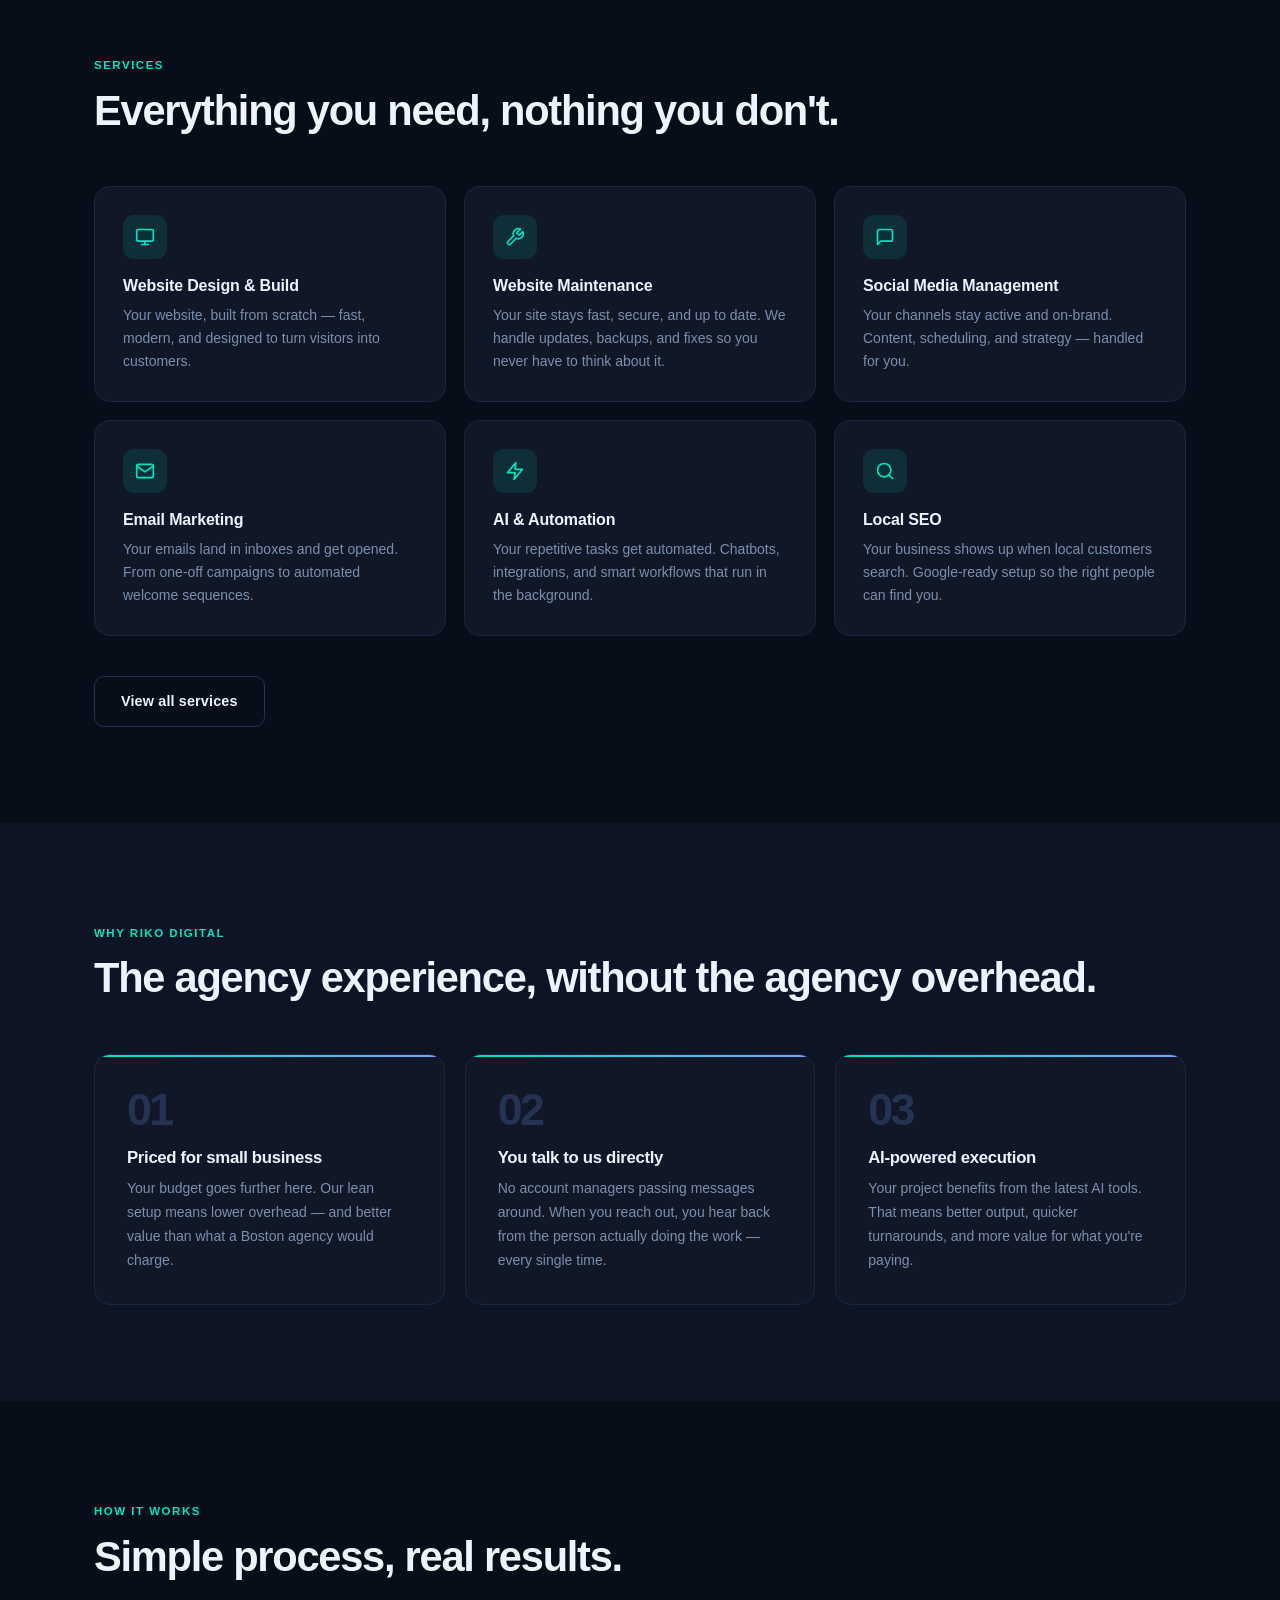
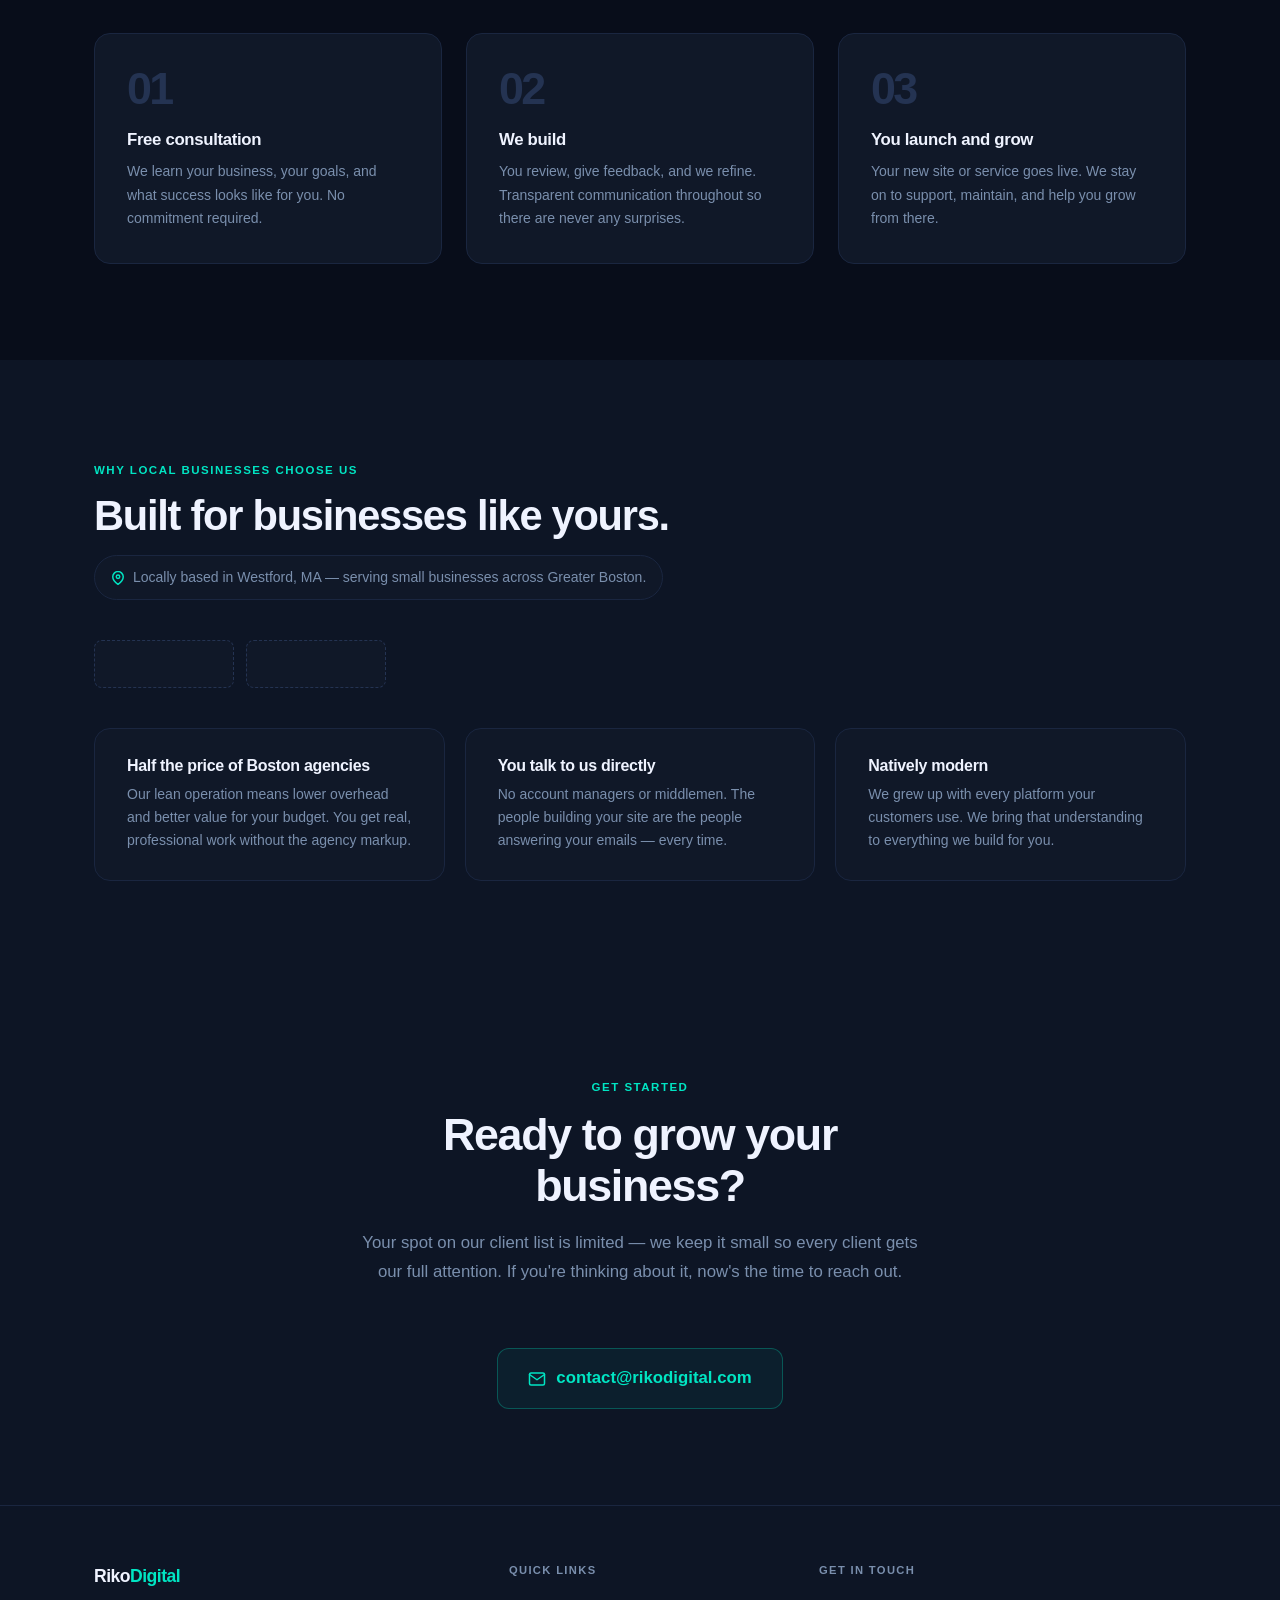
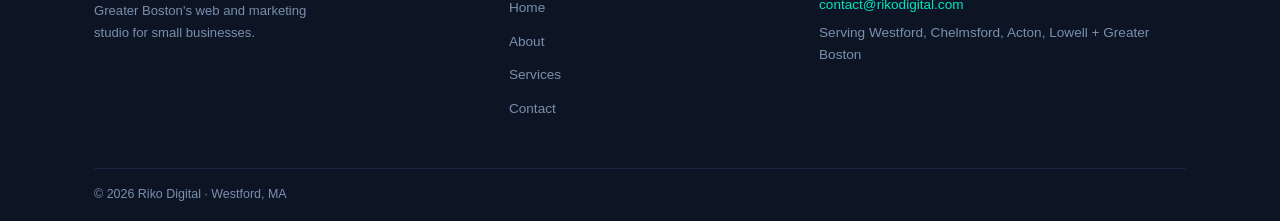
==== commit 615bdff1: "Site improvements — SEO, trust signals, form, process section, footer - SEO: Updated <title> and <me" ====
--- a/index.html
+++ b/index.html
@@ -3,20 +3,41 @@
 <head>
   <meta charset="UTF-8" />
   <meta name="viewport" content="width=device-width, initial-scale=1.0" />
-  <title>Riko Digital — Websites, Social Media & AI for Small Business</title>
-  <meta name="description" content="Riko Digital builds websites, manages social media, runs email marketing, and deploys AI automation for small businesses in the Greater Boston area." />
-  <meta http-equiv="Content-Security-Policy" content="default-src 'self'; style-src 'self' 'unsafe-inline' https://fonts.googleapis.com; font-src https://fonts.gstatic.com; img-src 'self' data:; script-src 'self';">
+  <title>Web Design & Digital Marketing Westford MA | Riko Digital</title>
+  <meta name="description" content="Riko Digital is a Westford, MA web design and digital marketing agency helping small businesses across Greater Boston get more customers online. Websites, social media, email marketing, and AI automation." />
+  <meta http-equiv="Content-Security-Policy" content="default-src 'self'; style-src 'self' 'unsafe-inline' https://fonts.googleapis.com; font-src https://fonts.gstatic.com; img-src 'self' data:; script-src 'self' 'unsafe-inline';">
   <meta name="theme-color" content="#080D1A">
   <meta name="author" content="Riko Digital">
   <meta name="robots" content="index, follow">
-  <meta property="og:title" content="Riko Digital — Websites, Social Media & AI for Small Business">
-  <meta property="og:description" content="We build websites, manage social media, run email campaigns, and deploy AI tools for small businesses in the Greater Boston area.">
+  <meta property="og:title" content="Web Design & Digital Marketing Westford MA | Riko Digital">
+  <meta property="og:description" content="Your business deserves a professional online presence without agency prices. Riko Digital builds websites, runs marketing, and deploys AI tools for small businesses across Greater Boston.">
   <meta property="og:type" content="website">
+  <meta property="og:url" content="https://rikodigital.com/">
+  <!-- og:image: create a 1200x630 branded image and upload as og-image.jpg -->
+  <meta property="og:image" content="https://rikodigital.com/og-image.jpg">
   <link rel="icon" type="image/svg+xml" href="favicon.svg">
   <link rel="preconnect" href="https://fonts.googleapis.com" />
   <link rel="preconnect" href="https://fonts.gstatic.com" crossorigin />
   <link href="https://fonts.googleapis.com/css2?family=Inter:wght@300;400;500;600;700;800;900&display=swap" rel="stylesheet" />
   <link rel="stylesheet" href="styles.css" />
+  <script type="application/ld+json">
+  {
+    "@context": "https://schema.org",
+    "@type": "LocalBusiness",
+    "name": "Riko Digital",
+    "description": "Web design and digital marketing agency for small businesses in Greater Boston",
+    "url": "https://rikodigital.com",
+    "email": "contact@rikodigital.com",
+    "address": {
+      "@type": "PostalAddress",
+      "addressLocality": "Westford",
+      "addressRegion": "MA",
+      "addressCountry": "US"
+    },
+    "areaServed": ["Westford", "Chelmsford", "Acton", "Lowell", "Concord", "Littleton", "Burlington", "Bedford", "Lexington", "Billerica"],
+    "serviceType": ["Web Design", "Digital Marketing", "Social Media Management", "Email Marketing", "AI Automation"]
+  }
+  </script>
 </head>
 <body>
 
@@ -27,6 +48,7 @@
         <li><a href="index.html" class="active">Home</a></li>
         <li><a href="about.html">About</a></li>
         <li><a href="services.html">Services</a></li>
+        <li><span class="nav-phone"><!-- PHONE: replace 000-000-0000 with number once set up --></span></li>
         <li><a href="contact.html" class="nav-cta">Get in touch</a></li>
       </ul>
       <button class="hamburger" id="hamburger" aria-label="Open menu">
@@ -55,14 +77,13 @@
         <div class="hero-content">
           <div class="hero-badge">
             <span class="hero-dot"></span>
-            Greater Boston Area
+            Westford, MA · Greater Boston
           </div>
           <h1 class="hero-heading">
-            Your business,<br>
-            <span class="gradient-text">built to grow.</span>
+            Websites, social media, and AI tools for local businesses across Greater Boston.
           </h1>
           <p class="hero-sub">
-            We build websites, manage your social media, run email campaigns, and set up AI tools that save you time — all at a price that actually works for a small business.
+            Your business deserves a professional online presence — without agency prices. We handle the websites, marketing, and technology so you can focus on running your business.
           </p>
           <div class="hero-actions">
             <a href="contact.html" class="btn btn-primary">
@@ -103,10 +124,10 @@
             <span class="section-label">What we do</span>
             <h2 class="section-title">Digital services that actually move the needle.</h2>
             <p class="section-subtitle">
-              Riko Digital is a two-person team that handles everything from your first website to ongoing marketing and AI automation. We work directly with you — no account managers, no handoffs, no surprises on your invoice.
+              Your business gets direct access to a two-person team that handles everything — from your first website to ongoing marketing and AI automation. No account managers, no handoffs, no surprises on your invoice.
             </p>
             <p class="section-subtitle" style="margin-top:16px;">
-              Whether you're starting from scratch or trying to level up what you've already got, we treat your business like it's our own.
+              Whether you're starting from scratch or leveling up what you already have, your business is treated like it's our own.
             </p>
           </div>
           <div class="what-visual">
@@ -114,8 +135,8 @@
             <div class="vb vb-2"></div>
             <div class="vb vb-3"></div>
             <div class="vb-card">
-              Boston-based
-              <div class="vb-card-sub">Working with small businesses</div>
+              Westford, MA
+              <div class="vb-card-sub">Serving Greater Boston</div>
             </div>
           </div>
         </div>
@@ -134,7 +155,15 @@
               <svg width="20" height="20" viewBox="0 0 24 24" fill="none" stroke="currentColor" stroke-width="2" stroke-linecap="round" stroke-linejoin="round"><rect x="2" y="3" width="20" height="14" rx="2"/><line x1="8" y1="21" x2="16" y2="21"/><line x1="12" y1="17" x2="12" y2="21"/></svg>
             </div>
             <h3>Website Design & Build</h3>
-            <p>Fast, modern websites built from scratch — custom designed for your business and built to convert visitors into customers.</p>
+            <p>Your website, built from scratch — fast, modern, and designed to turn visitors into customers.</p>
+          </div>
+
+          <div class="service-card">
+            <div class="service-icon">
+              <svg width="20" height="20" viewBox="0 0 24 24" fill="none" stroke="currentColor" stroke-width="2" stroke-linecap="round" stroke-linejoin="round"><path d="M14.7 6.3a1 1 0 0 0 0 1.4l1.6 1.6a1 1 0 0 0 1.4 0l3.77-3.77a6 6 0 0 1-7.94 7.94l-6.91 6.91a2.12 2.12 0 0 1-3-3l6.91-6.91a6 6 0 0 1 7.94-7.94l-3.76 3.76z"/></svg>
+            </div>
+            <h3>Website Maintenance</h3>
+            <p>Your site stays fast, secure, and up to date. We handle updates, backups, and fixes so you never have to think about it.</p>
           </div>
 
           <div class="service-card">
@@ -142,7 +171,7 @@
               <svg width="20" height="20" viewBox="0 0 24 24" fill="none" stroke="currentColor" stroke-width="2" stroke-linecap="round" stroke-linejoin="round"><path d="M21 15a2 2 0 0 1-2 2H7l-4 4V5a2 2 0 0 1 2-2h14a2 2 0 0 1 2 2z"/></svg>
             </div>
             <h3>Social Media Management</h3>
-            <p>Content, scheduling, and strategy across your channels. Stay active and on-brand without it eating your time.</p>
+            <p>Your channels stay active and on-brand. Content, scheduling, and strategy — handled for you.</p>
           </div>
 
           <div class="service-card">
@@ -150,7 +179,7 @@
               <svg width="20" height="20" viewBox="0 0 24 24" fill="none" stroke="currentColor" stroke-width="2" stroke-linecap="round" stroke-linejoin="round"><path d="M4 4h16c1.1 0 2 .9 2 2v12c0 1.1-.9 2-2 2H4c-1.1 0-2-.9-2-2V6c0-1.1.9-2 2-2z"/><polyline points="22,6 12,13 2,6"/></svg>
             </div>
             <h3>Email Marketing</h3>
-            <p>Campaigns that land in inboxes and get opened. From one-off announcements to automated welcome sequences.</p>
+            <p>Your emails land in inboxes and get opened. From one-off campaigns to automated welcome sequences.</p>
           </div>
 
           <div class="service-card">
@@ -158,15 +187,15 @@
               <svg width="20" height="20" viewBox="0 0 24 24" fill="none" stroke="currentColor" stroke-width="2" stroke-linecap="round" stroke-linejoin="round"><polygon points="13 2 3 14 12 14 11 22 21 10 12 10 13 2"/></svg>
             </div>
             <h3>AI & Automation</h3>
-            <p>Smart workflows that handle repetitive tasks for you. Chatbots, integrations, and tools that run in the background.</p>
-          </div>
-
-          <div class="service-card">
-            <div class="service-icon">
-              <svg width="20" height="20" viewBox="0 0 24 24" fill="none" stroke="currentColor" stroke-width="2" stroke-linecap="round" stroke-linejoin="round"><path d="M14.7 6.3a1 1 0 0 0 0 1.4l1.6 1.6a1 1 0 0 0 1.4 0l3.77-3.77a6 6 0 0 1-7.94 7.94l-6.91 6.91a2.12 2.12 0 0 1-3-3l6.91-6.91a6 6 0 0 1 7.94-7.94l-3.76 3.76z"/></svg>
-            </div>
-            <h3>Website Maintenance</h3>
-            <p>Keep your site fast, secure, and up to date. We handle the technical upkeep so you can stay focused on your business.</p>
+            <p>Your repetitive tasks get automated. Chatbots, integrations, and smart workflows that run in the background.</p>
+          </div>
+
+          <div class="service-card">
+            <div class="service-icon">
+              <svg width="20" height="20" viewBox="0 0 24 24" fill="none" stroke="currentColor" stroke-width="2" stroke-linecap="round" stroke-linejoin="round"><circle cx="11" cy="11" r="8"/><line x1="21" y1="21" x2="16.65" y2="16.65"/></svg>
+            </div>
+            <h3>Local SEO</h3>
+            <p>Your business shows up when local customers search. Google-ready setup so the right people can find you.</p>
           </div>
 
         </div>
@@ -185,7 +214,7 @@
           <div class="why-card">
             <div class="why-number">01</div>
             <h3>Priced for small business</h3>
-            <p>Big agencies charge big-agency prices. We don't. Our rates are built for businesses that are growing, not ones with a full marketing department already in place.</p>
+            <p>Your budget goes further here. Our lean setup means lower overhead — and better value than what a Boston agency would charge.</p>
           </div>
           <div class="why-card">
             <div class="why-number">02</div>
@@ -195,7 +224,64 @@
           <div class="why-card">
             <div class="why-number">03</div>
             <h3>AI-powered execution</h3>
-            <p>We use the latest AI tools to work faster and smarter. That means better output, quicker turnarounds, and more value for what you're paying.</p>
+            <p>Your project benefits from the latest AI tools. That means better output, quicker turnarounds, and more value for what you're paying.</p>
+          </div>
+        </div>
+      </div>
+    </section>
+
+    <!-- How It Works -->
+    <section>
+      <div class="container">
+        <span class="section-label">How it works</span>
+        <h2 class="section-title">Simple process, real results.</h2>
+        <div class="process-grid">
+          <div class="process-step">
+            <div class="process-number">01</div>
+            <h3>Free consultation</h3>
+            <p>We learn your business, your goals, and what success looks like for you. No commitment required.</p>
+          </div>
+          <div class="process-step">
+            <div class="process-number">02</div>
+            <h3>We build</h3>
+            <p>You review, give feedback, and we refine. Transparent communication throughout so there are never any surprises.</p>
+          </div>
+          <div class="process-step">
+            <div class="process-number">03</div>
+            <h3>You launch and grow</h3>
+            <p>Your new site or service goes live. We stay on to support, maintain, and help you grow from there.</p>
+          </div>
+        </div>
+      </div>
+    </section>
+
+    <!-- Why Local Businesses Choose Us -->
+    <section style="background: var(--bg-secondary);">
+      <div class="container">
+        <span class="section-label">Why local businesses choose us</span>
+        <h2 class="section-title">Built for businesses like yours.</h2>
+        <div class="trust-location">
+          <svg width="14" height="14" viewBox="0 0 24 24" fill="none" stroke="currentColor" stroke-width="2.5" stroke-linecap="round" stroke-linejoin="round"><path d="M21 10c0 7-9 13-9 13s-9-6-9-13a9 9 0 0 1 18 0z"/><circle cx="12" cy="10" r="3"/></svg>
+          Locally based in Westford, MA — serving small businesses across Greater Boston.
+        </div>
+        <!-- Google Digital Garage badge goes here — replace with embed code once certified -->
+        <!-- Google Analytics certification badge goes here -->
+        <div class="trust-certs">
+          <div class="trust-cert-placeholder"></div>
+          <div class="trust-cert-placeholder"></div>
+        </div>
+        <div class="trust-grid">
+          <div class="trust-card">
+            <h3>Half the price of Boston agencies</h3>
+            <p>Our lean operation means lower overhead and better value for your budget. You get real, professional work without the agency markup.</p>
+          </div>
+          <div class="trust-card">
+            <h3>You talk to us directly</h3>
+            <p>No account managers or middlemen. The people building your site are the people answering your emails — every time.</p>
+          </div>
+          <div class="trust-card">
+            <h3>Natively modern</h3>
+            <p>We grew up with every platform your customers use. We bring that understanding to everything we build for you.</p>
           </div>
         </div>
       </div>
@@ -208,7 +294,7 @@
           <span class="section-label">Get started</span>
           <h2 class="section-title">Ready to grow your business?</h2>
           <p class="section-subtitle">
-            We keep our client list intentionally small so we can actually focus on the people we work with. If you're thinking about it, now's the time to reach out.
+            Your spot on our client list is limited — we keep it small so every client gets our full attention. If you're thinking about it, now's the time to reach out.
           </p>
           <br>
           <a href="mailto:contact@rikodigital.com" class="cta-email">
@@ -224,15 +310,29 @@
   <footer>
     <div class="container">
       <div class="footer-inner">
-        <div class="footer-logo">Riko<span>Digital</span></div>
-        <div class="footer-info">
-          <span>Greater Boston Area</span>
-          <span class="footer-sep">·</span>
-          <a href="mailto:contact@rikodigital.com">contact@rikodigital.com</a>
-          <span class="footer-sep">·</span>
-          <span>© 2026 Riko Digital</span>
-        </div>
-      </div>
+        <div class="footer-col">
+          <div class="footer-logo">Riko<span>Digital</span></div>
+          <p class="footer-tagline">Greater Boston's web and marketing studio for small businesses.</p>
+        </div>
+        <div class="footer-col">
+          <div class="footer-col-title">Quick links</div>
+          <ul class="footer-links">
+            <li><a href="index.html">Home</a></li>
+            <li><a href="about.html">About</a></li>
+            <li><a href="services.html">Services</a></li>
+            <li><a href="contact.html">Contact</a></li>
+          </ul>
+        </div>
+        <div class="footer-col">
+          <div class="footer-col-title">Get in touch</div>
+          <div class="footer-contact-line">
+            <a href="mailto:contact@rikodigital.com">contact@rikodigital.com</a>
+            <!-- PHONE: replace with number once set up -->
+            <span>Serving Westford, Chelmsford, Acton, Lowell + Greater Boston</span>
+          </div>
+        </div>
+      </div>
+      <div class="footer-bottom">© 2026 Riko Digital · Westford, MA</div>
     </div>
   </footer>
 
--- a/styles.css
+++ b/styles.css
@@ -78,6 +78,13 @@
 }
 .nav-cta:hover { background: var(--accent-hover) !important; transform: translateY(-1px); }
 
+.nav-phone {
+  font-size: 0.8rem;
+  color: var(--text-secondary);
+  font-weight: 400;
+  margin-right: 4px;
+}
+
 .hamburger {
   display: none; flex-direction: column; gap: 5px;
   cursor: pointer; background: none; border: none; padding: 4px;
@@ -155,21 +162,32 @@
 footer {
   background: var(--bg-secondary);
   border-top: 1px solid var(--border);
-  padding: 36px 0;
+  padding: 56px 0 0;
 }
 .footer-inner {
-  display: flex; align-items: center; justify-content: space-between;
-  flex-wrap: wrap; gap: 16px;
-}
-.footer-logo { font-size: 1.1rem; font-weight: 800; letter-spacing: -0.03em; }
+  display: grid; grid-template-columns: 1.4fr 1fr 1.4fr;
+  gap: 48px; padding-bottom: 48px;
+}
+.footer-logo { font-size: 1.1rem; font-weight: 800; letter-spacing: -0.03em; margin-bottom: 10px; }
 .footer-logo span { color: var(--accent); }
-.footer-info {
-  font-size: 0.83rem; color: var(--text-secondary);
-  display: flex; align-items: center; gap: 10px; flex-wrap: wrap;
-}
-.footer-info a { color: var(--accent); transition: color 0.2s; }
-.footer-info a:hover { color: var(--accent-hover); }
-.footer-sep { color: var(--border-light); }
+.footer-tagline { font-size: 0.82rem; color: var(--text-secondary); line-height: 1.65; max-width: 220px; }
+.footer-col-title {
+  font-size: 0.7rem; font-weight: 600; letter-spacing: 0.12em;
+  text-transform: uppercase; color: var(--text-secondary); margin-bottom: 14px;
+}
+.footer-links { list-style: none; display: flex; flex-direction: column; gap: 8px; }
+.footer-links a { font-size: 0.85rem; color: var(--text-secondary); transition: color 0.2s; }
+.footer-links a:hover { color: var(--text-primary); }
+.footer-contact-line {
+  font-size: 0.85rem; color: var(--text-secondary);
+  display: flex; flex-direction: column; gap: 6px;
+}
+.footer-contact-line a { color: var(--accent); transition: color 0.2s; }
+.footer-contact-line a:hover { color: var(--accent-hover); }
+.footer-bottom {
+  border-top: 1px solid var(--border); padding: 16px 0;
+  font-size: 0.78rem; color: var(--text-secondary);
+}
 
 /* ═══════════════════════════
    HOME PAGE
@@ -282,12 +300,9 @@
 
 /* Services Grid (home) */
 .services-grid {
-  display: grid; grid-template-columns: repeat(6, 1fr); gap: 18px;
+  display: grid; grid-template-columns: repeat(3, 1fr); gap: 18px;
   margin-top: 52px;
 }
-.service-card { grid-column: span 2; }
-.service-card:nth-child(4) { grid-column: 2 / span 2; }
-.service-card:nth-child(5) { grid-column: 4 / span 2; }
 
 .service-card {
   background: var(--bg-card); border: 1px solid var(--border);
@@ -345,6 +360,52 @@
   transform: translateY(-2px); box-shadow: 0 8px 24px rgba(0,229,195,0.14);
 }
 
+/* Process */
+.process-grid {
+  display: grid; grid-template-columns: repeat(3, 1fr); gap: 24px; margin-top: 52px;
+}
+.process-step {
+  background: var(--bg-card); border: 1px solid var(--border);
+  border-radius: 16px; padding: 32px;
+  transition: border-color 0.25s, transform 0.25s, box-shadow 0.25s;
+}
+.process-step:hover {
+  border-color: rgba(0, 229, 195, 0.3); transform: translateY(-3px);
+  box-shadow: 0 12px 32px rgba(0, 229, 195, 0.06);
+}
+.process-number {
+  font-size: 2.8rem; font-weight: 900; color: var(--border-light);
+  letter-spacing: -0.06em; line-height: 1; margin-bottom: 20px;
+}
+.process-step h3 { font-size: 1.05rem; font-weight: 700; margin-bottom: 10px; }
+.process-step p { font-size: 0.875rem; color: var(--text-secondary); line-height: 1.7; }
+
+/* Trust */
+.trust-location {
+  display: inline-flex; align-items: center; gap: 8px;
+  font-size: 0.875rem; color: var(--text-secondary);
+  margin-bottom: 40px; padding: 10px 16px;
+  border: 1px solid var(--border); border-radius: 100px;
+  background: var(--bg-card);
+}
+.trust-location svg { color: var(--accent); flex-shrink: 0; }
+.trust-certs { display: flex; gap: 12px; flex-wrap: wrap; margin-bottom: 40px; }
+.trust-cert-placeholder {
+  height: 48px; width: 140px; border-radius: 8px;
+  border: 1px dashed var(--border-light); background: var(--bg-card);
+}
+.trust-grid {
+  display: grid; grid-template-columns: repeat(3, 1fr); gap: 20px;
+}
+.trust-card {
+  background: var(--bg-card); border: 1px solid var(--border);
+  border-radius: 16px; padding: 28px 32px;
+  transition: border-color 0.25s, transform 0.25s;
+}
+.trust-card:hover { border-color: rgba(0, 229, 195, 0.3); transform: translateY(-3px); }
+.trust-card h3 { font-size: 1rem; font-weight: 700; margin-bottom: 8px; }
+.trust-card p { font-size: 0.875rem; color: var(--text-secondary); line-height: 1.65; }
+
 /* ═══════════════════════════
    ABOUT PAGE
 ═══════════════════════════ */
@@ -398,6 +459,15 @@
   color: var(--accent); letter-spacing: -0.03em;
   opacity: 0.7; text-shadow: 0 0 24px rgba(0,229,195,0.3);
 }
+.photo-placeholder {
+  position: relative; z-index: 1;
+  width: 130px; height: 130px; border-radius: 12px;
+  border: 1.5px dashed var(--border-light);
+  display: flex; align-items: center; justify-content: center;
+  font-size: 0.72rem; font-weight: 600;
+  letter-spacing: 0.08em; text-transform: uppercase;
+  color: var(--border-light); opacity: 0.6;
+}
 .team-body { padding: 28px 32px; }
 .team-name { font-size: 1.35rem; font-weight: 800; letter-spacing: -0.03em; margin-bottom: 4px; }
 .team-role {
@@ -510,6 +580,51 @@
   color: var(--text-secondary); line-height: 1.65;
 }
 .contact-note strong { color: var(--text-primary); font-weight: 600; }
+
+.contact-inner { align-items: start; }
+
+.contact-phone-card {
+  display: flex; align-items: center; gap: 16px;
+  background: var(--bg-card); border: 1px solid var(--border);
+  border-radius: 14px; padding: 20px 24px; margin-top: 14px;
+  transition: border-color 0.25s, transform 0.25s;
+}
+.contact-phone-card:hover { border-color: var(--accent); transform: translateY(-2px); }
+
+.contact-form-wrap { width: 100%; }
+.contact-form { display: flex; flex-direction: column; }
+.form-row { display: grid; grid-template-columns: 1fr 1fr; gap: 14px; }
+.form-group { display: flex; flex-direction: column; gap: 6px; margin-bottom: 14px; }
+.form-group label {
+  font-size: 0.78rem; font-weight: 600; color: var(--text-secondary);
+  letter-spacing: 0.05em; text-transform: uppercase;
+}
+.form-group input,
+.form-group select,
+.form-group textarea {
+  background: var(--bg-card); border: 1px solid var(--border);
+  border-radius: 10px; padding: 12px 16px;
+  font-family: 'Inter', sans-serif; font-size: 0.9rem;
+  color: var(--text-primary); outline: none;
+  transition: border-color 0.2s, box-shadow 0.2s;
+  width: 100%; -webkit-appearance: none; appearance: none;
+}
+.form-group select {
+  background-image: url("data:image/svg+xml,%3Csvg xmlns='http://www.w3.org/2000/svg' width='12' height='12' viewBox='0 0 24 24' fill='none' stroke='%237A8FAD' stroke-width='2.5'%3E%3Cpolyline points='6 9 12 15 18 9'/%3E%3C/svg%3E");
+  background-repeat: no-repeat; background-position: right 14px center;
+  padding-right: 36px; cursor: pointer;
+}
+.form-group input:focus,
+.form-group select:focus,
+.form-group textarea:focus {
+  border-color: var(--accent); box-shadow: 0 0 0 3px rgba(0, 229, 195, 0.1);
+}
+.form-group input::placeholder,
+.form-group textarea::placeholder { color: var(--text-secondary); opacity: 0.6; }
+.form-group textarea { resize: vertical; min-height: 100px; line-height: 1.65; }
+.form-group select option { background: var(--bg-secondary); color: var(--text-primary); }
+.form-submit { margin-top: 6px; }
+.form-submit .btn { width: 100%; justify-content: center; }
 
 .contact-visual { position: relative; height: 420px; display: flex; align-items: center; justify-content: center; }
 .cv-glow {
@@ -541,25 +656,29 @@
   .service-item-visual { position: static; }
   .svc-icon-box { width: 80px; height: 80px; border-radius: 14px; }
   .contact-inner { grid-template-columns: 1fr; gap: 48px; }
-  .contact-visual { display: none; }
+  .process-grid { grid-template-columns: 1fr; }
+  .trust-grid { grid-template-columns: 1fr 1fr; }
+  .footer-inner { grid-template-columns: 1fr 1fr; }
+  .form-row { grid-template-columns: 1fr; }
 }
 
 @media (max-width: 700px) {
-  .services-grid { grid-template-columns: 1fr !important; }
-  .services-grid .service-card,
-  .services-grid .service-card:nth-child(4),
-  .services-grid .service-card:nth-child(5) { grid-column: span 1; }
+  .services-grid { grid-template-columns: 1fr 1fr; }
 }
 
 @media (max-width: 640px) {
   section { padding: 60px 0; }
   .nav-links { display: none; }
   .hamburger { display: flex; }
+  .nav-phone { display: none; }
   .why-grid { grid-template-columns: 1fr; }
   .values-grid { grid-template-columns: 1fr; }
-  .footer-inner { flex-direction: column; align-items: flex-start; gap: 10px; }
-  .footer-info { flex-direction: column; align-items: flex-start; gap: 4px; }
-  .footer-sep { display: none; }
+  .trust-grid { grid-template-columns: 1fr; }
+  .footer-inner { grid-template-columns: 1fr; gap: 32px; }
   .hero-meta { flex-direction: column; align-items: flex-start; gap: 14px; }
   .hero-actions { flex-direction: column; align-items: flex-start; }
 }
+
+@media (max-width: 500px) {
+  .services-grid { grid-template-columns: 1fr; }
+}
